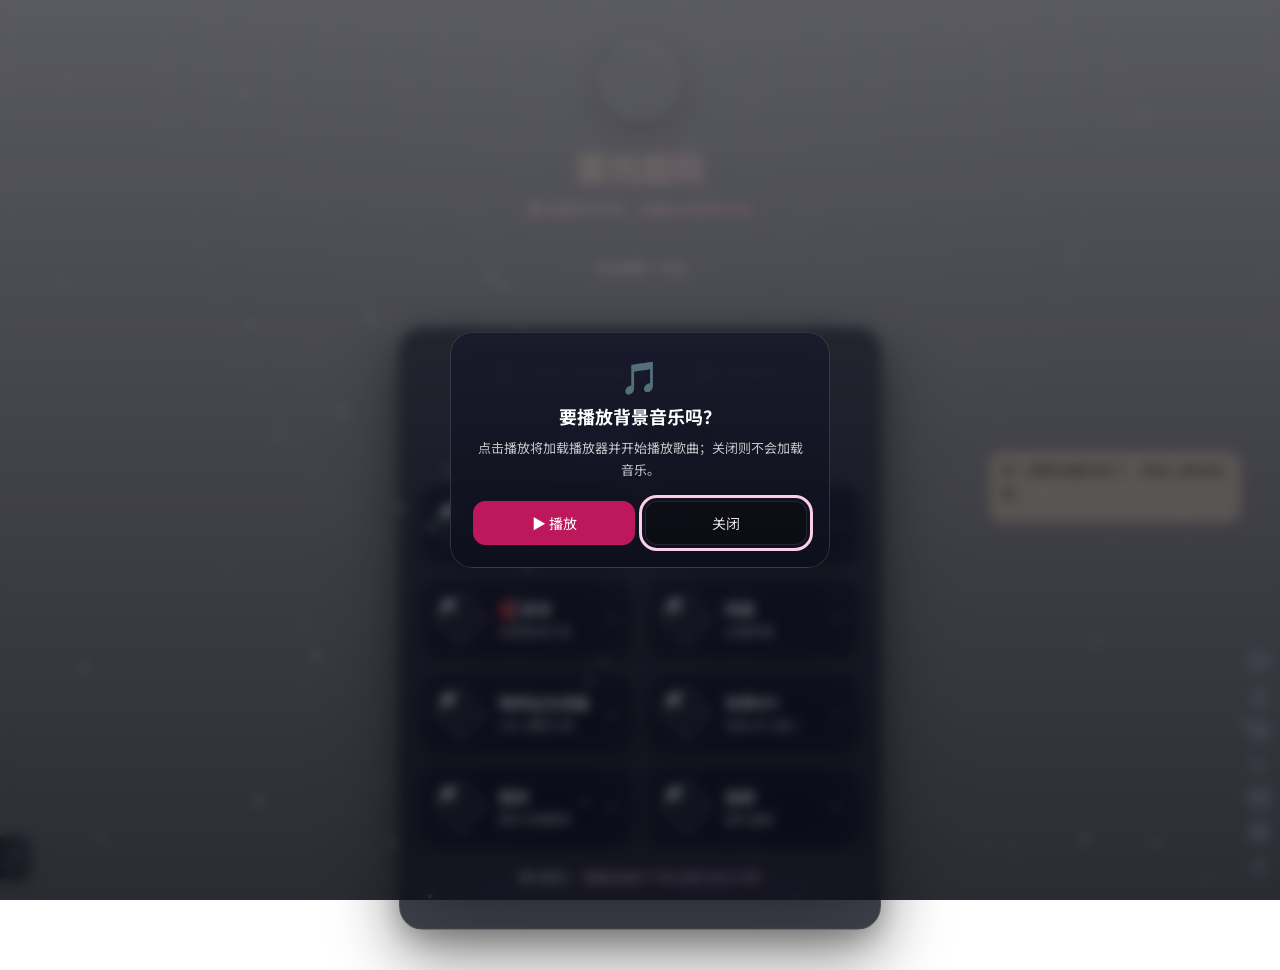
==== index.html @ 529e2d21 "播放器新增歌单切换，看板娘适配平板并修复衣柜换装后模型变大 - 播放器顶部新增歌单选择框：默认歌单、网易云热歌榜、抖音热门榜（网易云官方「抖音排行榜」）、自定义歌单 - 自定义歌单支持网易云、QQ 音" ====
<!DOCTYPE html>
<html lang="zh-CN">
<head>
<meta charset="utf-8">
<meta name="viewport" content="width=device-width,initial-scale=1">
<title>雾光庭院</title>
<link rel="icon" type="image/png" href="https://p.qlogo.cn/gh/741215938/741215938/640">
<link href="https://fonts.googleapis.com/css2?family=Noto+Sans+SC:wght@300;400;500;700&display=swap" rel="stylesheet">
<!-- 资源版本号：改完 style.css / player.js / live2d.js 记得把下面几处的 ?v= 一起改
     （站点走 Cloudflare，CSS/JS 边缘缓存 4 小时；不换版本号的话会出现「新 HTML + 旧 CSS」，
      看板娘容器拿不到 position:fixed，整页被顶下去一大块） -->
<link rel="stylesheet" href="style.css?v=20260925q">

</head>
<body>

<!-- 背景图片容器：两层，交叉淡入淡出（旧图淡出、新图淡入，中间不会露出页面底色） -->
<div class="bg-image" id="bgImage"></div>
<div class="bg-image" id="bgImage2"></div>
<!-- 压暗/渐变遮罩独立成层：若挂在 .bg-image 上，双层同时可见时会被叠加两次 -->
<div class="bg-overlay"></div>

<!-- Live2D 看板娘（仿原版 live2d-widget）：文字气泡 + 模型 + 竖排工具栏；模型本身不挡页面点击 -->
<div class="live2d-wrap" id="live2dWrap" hidden>
  <div class="waifu-tips" id="waifuTips" role="status" aria-live="polite"></div>
  <canvas class="live2d-canvas" id="live2dCanvas"></canvas>
  <div class="waifu-tool" id="waifuTool" role="toolbar" aria-label="看板娘工具栏">
    <button type="button" data-act="hitokoto" title="一言" aria-label="一言"><svg viewBox="0 0 24 24" aria-hidden="true"><path d="M4 4h16a2 2 0 0 1 2 2v10a2 2 0 0 1-2 2H9l-5 4v-4a2 2 0 0 1-2-2V6a2 2 0 0 1 2-2zm3 6a1.5 1.5 0 1 0 0 3 1.5 1.5 0 0 0 0-3zm5 0a1.5 1.5 0 1 0 0 3 1.5 1.5 0 0 0 0-3zm5 0a1.5 1.5 0 1 0 0 3 1.5 1.5 0 0 0 0-3z"/></svg></button>
    <button type="button" data-act="character" title="切换角色" aria-label="切换角色"><svg viewBox="0 0 24 24" aria-hidden="true"><path d="M12 12a4.5 4.5 0 1 0 0-9 4.5 4.5 0 0 0 0 9zm0 2c-4.4 0-8 2.2-8 5v2h16v-2c0-2.8-3.6-5-8-5z"/></svg></button>
    <button type="button" data-act="outfit" title="换装" aria-label="换装"><svg viewBox="0 0 24 24" aria-hidden="true"><path d="M9 3l3 2 3-2 5 3-2 5-2-1v11H8V10l-2 1-2-5 5-3z"/></svg></button>
    <button type="button" data-act="photo" title="拍照" aria-label="拍照"><svg viewBox="0 0 24 24" aria-hidden="true"><path d="M9 4h6l1.5 2H20a2 2 0 0 1 2 2v10a2 2 0 0 1-2 2H4a2 2 0 0 1-2-2V8a2 2 0 0 1 2-2h3.5L9 4zm3 4a5 5 0 1 0 0 10 5 5 0 0 0 0-10zm0 2a3 3 0 1 1 0 6 3 3 0 0 1 0-6z"/></svg></button>
    <button type="button" data-act="theme" title="切换主题" aria-label="切换主题"><svg viewBox="0 0 24 24" aria-hidden="true"><path d="M12 3a9 9 0 1 0 9 9 7 7 0 0 1-9-9z"/></svg></button>
    <button type="button" data-act="background" title="随机背景" aria-label="随机背景"><svg viewBox="0 0 24 24" aria-hidden="true"><path d="M4 4h16a2 2 0 0 1 2 2v12a2 2 0 0 1-2 2H4a2 2 0 0 1-2-2V6a2 2 0 0 1 2-2zm0 13h16l-5-6-4 4.5-2.5-2.5L4 17zm4-10a2 2 0 1 0 0 4 2 2 0 0 0 0-4z"/></svg></button>
    <button type="button" data-act="info" title="关于" aria-label="关于"><svg viewBox="0 0 24 24" aria-hidden="true"><path d="M12 2a10 10 0 1 0 0 20 10 10 0 0 0 0-20zm-1 5h2v2h-2V7zm0 4h2v6h-2v-6z"/></svg></button>
    <button type="button" data-act="quit" title="退出" aria-label="退出"><svg viewBox="0 0 24 24" aria-hidden="true"><path d="M6.4 5 12 10.6 17.6 5 19 6.4 13.4 12l5.6 5.6-1.4 1.4-5.6-5.6L6.4 19 5 17.6l5.6-5.6L5 6.4z"/></svg></button>
  </div>
</div>
<button class="waifu-toggle" id="waifuToggle" type="button" title="召唤看板娘" aria-label="召唤看板娘">看板娘</button>

<!-- 底部固定控件组：电脑端看板娘显示时收进看板娘工具栏（body.waifu-on 时隐藏），退出看板娘或在手机上才显示 -->
<div class="fixed-bottom">
  <label class="toggle-wrap" for="bgToggle">
    <span class="toggle-label">随机背景</span>
    <span class="switch">
      <input type="checkbox" id="bgToggle" checked>
      <span class="slider" aria-hidden="true"></span>
    </span>
  </label>
  <button id="themeBtn" type="button" aria-label="浅色主题" aria-pressed="false">🌙</button>
</div>

<main class="container">
  <!-- 头部 -->
  <header class="header">
    <div class="avatar-wrap">
      <img class="avatar" src="https://p.qlogo.cn/gh/741215938/741215938/640" alt="">
    </div>
    <h1>雾光庭院</h1>
    <p class="desc">
      <span>雾</span><span>光</span><span>庭</span><span>院</span><span>引</span><span>导</span><span>页</span><span>·</span><span>收</span><span>藏</span><span>本</span><span>页</span><span>面</span><span>防</span><span>失</span><span>联</span>
    </p>
  </header>

  <!-- 一言 -->
  <button class="hitokoto" id="hitokoto" type="button" title="点击刷新" aria-label="刷新一言">加载中...</button>

  <!-- 毛玻璃内容区 -->
  <div class="glass-card">
  <!-- 时间小组件 -->
  <div class="widget-bar">
    <div class="mini-widget">
      <span class="icon">📅</span>
      <span id="date"></span>
    </div>
    <div class="mini-widget">
      <span class="icon">🕐</span>
      <span class="time" id="clock"></span>
    </div>
  </div>
  
  <!-- 标签 -->
  <div class="tabs" role="tablist" aria-label="内容分类">
    <button class="tab-btn active" id="tabNav" type="button" role="tab" aria-selected="true" aria-controls="tab-nav" tabindex="0" data-tab="nav">导航</button>
    <button class="tab-btn" id="tabContact" type="button" role="tab" aria-selected="false" aria-controls="tab-contact" tabindex="-1" data-tab="contact">社群</button>
  </div>
  
  <!-- 导航内容 -->
  <div class="tab-content active" id="tab-nav" role="tabpanel" aria-labelledby="tabNav" tabindex="0">
    <nav class="link-grid" aria-label="常用站点">
      <a href="https://wgty.top" class="link-card" target="_blank" rel="noopener noreferrer">
        <div class="card-icon"><img src="https://cdn.jsdmirror.com/gh/lqay-cn/cdn@main/img/zx/f/真寻413.jpg" alt=""></div>
        <div class="card-info"><div class="card-name">主页</div><div class="card-desc">雾光庭院主页</div></div>
        <span class="arrow">→</span>
      </a>
      <a href="https://blog.wgty.top" class="link-card" target="_blank" rel="noopener noreferrer">
        <div class="card-icon"><img src="https://cdn.jsdmirror.com/gh/lqay-cn/cdn@main/img/zx/f/真寻1048.jpg" alt=""></div>
        <div class="card-info"><div class="card-name">博客</div><div class="card-desc">个人博客站点</div></div>
        <span class="arrow">→</span>
      </a>
      <a href="https://whatslink.info/" class="link-card" target="_blank" rel="noopener noreferrer">
        <div class="card-icon"><img src="https://cdn.jsdmirror.com/gh/lqay-cn/cdn@main/img/zx/f/真寻1014.jpg" alt=""></div>
        <div class="card-info"><div class="card-name">🧲 查询</div><div class="card-desc">资源查询工具</div></div>
        <span class="arrow">→</span>
      </a>
      <a href="https://pan.wgty.top" class="link-card" target="_blank" rel="noopener noreferrer">
        <div class="card-icon"><img src="https://cdn.jsdmirror.com/gh/lqay-cn/cdn@main/img/zx/f/真寻1086.jpg" alt=""></div>
        <div class="card-info"><div class="card-name">网盘</div><div class="card-desc">云端存储</div></div>
        <span class="arrow">→</span>
      </a>
      <a href="https://wgty.top" class="link-card" target="_blank" rel="noopener noreferrer">
        <div class="card-icon"><img src="https://cdn.jsdmirror.com/gh/lqay-cn/cdn@main/img/zx/f/真寻575.jpg" alt=""></div>
        <div class="card-info"><div class="card-name">短网址生成器</div><div class="card-desc">URL 缩短工具</div></div>
        <span class="arrow">→</span>
      </a>
      <a href="https://wgty.top" class="link-card" target="_blank" rel="noopener noreferrer">
        <div class="card-icon"><img src="https://cdn.jsdmirror.com/gh/lqay-cn/cdn@main/img/zx/f/真寻566.jpeg" alt=""></div>
        <div class="card-info"><div class="card-name">免费API</div><div class="card-desc">在线 API 接口</div></div>
        <span class="arrow">→</span>
      </a>
      <a href="https://image.wgty.top" class="link-card" target="_blank" rel="noopener noreferrer">
        <div class="card-icon"><img src="https://cdn.jsdmirror.com/gh/lqay-cn/cdn@main/img/zx/f/真寻748.jpg" alt=""></div>
        <div class="card-info"><div class="card-name">图床</div><div class="card-desc">图片托管服务</div></div>
        <span class="arrow">→</span>
      </a>
      <a href="https://wgty.top" class="link-card" target="_blank" rel="noopener noreferrer">
        <div class="card-icon"><img src="https://cdn.jsdmirror.com/gh/lqay-cn/cdn@main/img/zx/f/真寻216.jpg" alt=""></div>
        <div class="card-info"><div class="card-name">画廊</div><div class="card-desc">图片画廊</div></div>
        <span class="arrow">→</span>
      </a>
    </nav>
  </div>
  
  <!-- 联系内容 -->
  <div class="tab-content" id="tab-contact" role="tabpanel" aria-labelledby="tabContact" tabindex="0" hidden>
    <div class="contact-list">
      <a href="https://qm.qq.com/q/Qpj8jxXnmW" class="contact-card" target="_blank" rel="noopener noreferrer">
        <div class="contact-icon qqgrp"><img src="https://p.qlogo.cn/gh/741215938/741215938/100" alt="QQ群"></div>
        <div class="contact-info">
          <div class="contact-name">雾光庭院交流群</div>
          <div class="contact-desc">群号：741215938</div>
        </div>
      </a>
      <a href="https://t.me/+IqggCLsv-kgzZmNl" class="contact-card" target="_blank" rel="noopener noreferrer">
        <div class="contact-icon tg"><img src="https://p.qlogo.cn/gh/741215938/741215938/100" alt="Telegram"></div>
        <div class="contact-info">
          <div class="contact-name">雾光庭院频道</div>
          <div class="contact-desc">Telegram 频道</div>
        </div>
      </a>
    </div>
  </div>
  
  <footer class="footer"><a href="https://github.com/jifulin/mistgarden" target="_blank" rel="noopener noreferrer">雾光庭院</a> · <span id="uptime"></span></footer>
  </div><!-- /glass-card -->
</main><!-- /container -->

<script>
  // 背景图片配置（使用API获取随机横图）
  const BG_API = 'https://api.lqay.cn/api/zxsjt/?cat=heng';
  // 手机端用竖图接口（1242×1815 这类竖构图）。注意：这个接口的跳转目标不带 CORS 头，
  // 只能当普通图片用（background-image / <img>），fetch 成 blob 会被浏览器拦掉
  const BG_API_MOBILE = 'https://img.paulzzh.com/touhou/random?size=wap';
  const NARROW_MQ = window.matchMedia('(max-width: 640px)');
  let currentBg = null;
  let nextBg = null;
  let bgInterval = null;
  const AUTO_INTERVAL = 6000; // 6秒
  const FIXED_BG = 'https://cdn.jsdmirror.com/gh/lqay-cn/cdn@main/img/zx/h/%E7%9C%9F%E5%AF%BB1184.png';

  // 背景图分两层交替显示，切换时旧图淡出、新图淡入（交叉淡入淡出，不会露出页面底色）
  const BG_LAYERS = [document.getElementById('bgImage'), document.getElementById('bgImage2')];
  let activeLayer = 0;          // 当前显示的是哪一层
  const FADE_MS = 900;          // 与 style.css 里 .bg-image 的 transition 保持一致

  // 拉一张随机图并等到解码完成，返回可用作背景的地址
  async function fetchBgBlob() {
    // 手机端：接口没有 CORS 头，走不了 fetch，直接把 URL 交给 background-image。
    // 带个随机参数，否则浏览器可能把 302 缓存住、一直返回同一张
    if (NARROW_MQ.matches) {
      const url = BG_API_MOBILE + '&r=' + Date.now() + Math.random().toString(36).slice(2, 6);
      await new Promise((resolve, reject) => {
        const img = new Image();
        img.onload = () => resolve();
        img.onerror = reject;
        img.src = url;
      });
      return url;
    }
    const resp = await fetch(BG_API);
    const blob = await resp.blob();
    const imgUrl = URL.createObjectURL(blob);
    await new Promise((resolve, reject) => {
      const img = new Image();
      img.onload = () => resolve();
      img.onerror = reject;
      img.src = imgUrl;
    });
    return imgUrl;
  }

  // 把 url 交叉淡入到前台；返回刚被换下去的那一层，调用方据此回收旧 blob
  function crossFade(url) {
    const cur = BG_LAYERS[activeLayer];
    const nxt = BG_LAYERS[1 - activeLayer];
    // 新图先放到隐藏层并锁死在透明状态，避免它带着上一张的过渡闪一下
    nxt.style.transition = 'none';
    nxt.style.opacity = '0';
    nxt.style.backgroundImage = `url('${url}')`;
    void nxt.offsetWidth;               // 强制重排，让上面的初始状态生效
    nxt.style.transition = '';          // 恢复 CSS 里的过渡
    requestAnimationFrame(() => {
      nxt.style.opacity = '1';
      cur.style.opacity = '0';
    });
    activeLayer = 1 - activeLayer;
    return cur;
  }

  // 预加载下一张背景图片
  async function preloadBg() {
    const toggle = document.getElementById('bgToggle');
    if (!toggle || !toggle.checked) return;
    if (nextBg) {
      URL.revokeObjectURL(nextBg);
      nextBg = null;
    }
    try {
      nextBg = await fetchBgBlob();
    } catch (e) {
      console.error('Failed to preload background image', e);
    }
  }

  async function switchBg() {
    try {
      // 使用预加载的图片，如果没有就立即加载
      let newBgUrl = nextBg;
      nextBg = null;
      if (!newBgUrl) newBgUrl = await fetchBgBlob();

      const oldBg = currentBg;
      currentBg = newBgUrl;
      crossFade(newBgUrl);

      // 旧图还在淡出，等过渡结束再回收，否则可能闪一下
      if (oldBg) setTimeout(() => URL.revokeObjectURL(oldBg), FADE_MS + 300);

      // 预加载下一张
      preloadBg();
    } catch (e) {
      console.error('Failed to load background image', e);
    }
  }

  // 关闭随机背景时切回固定图（同样走淡入淡出）
  function showFixedBg() {
    if (nextBg) { URL.revokeObjectURL(nextBg); nextBg = null; }
    const oldBg = currentBg;
    currentBg = null;
    crossFade(FIXED_BG);
    if (oldBg) setTimeout(() => URL.revokeObjectURL(oldBg), FADE_MS + 300);
  }

  // 自动切换背景
  function startBgAuto() {
    clearInterval(bgInterval);
    // 使用 setTimeout 递归，确保间隔固定，避免重叠
    function scheduleNext() {
      bgInterval = setTimeout(() => {
        switchBg().then(() => scheduleNext());
      }, AUTO_INTERVAL);
    }
    scheduleNext();
  }
  function stopBgAuto() {
    clearTimeout(bgInterval);
    bgInterval = null;
  }

  // 页面加载初始化
  (function() {
    const html = document.documentElement;
    const toggle = document.getElementById('bgToggle');

    // === 主题初始化：手动优先级 > 时间自动（会话级别）===
    const savedTheme = sessionStorage.getItem('theme');
    if (savedTheme === 'light') {
      html.setAttribute('data-theme', 'light');
    } else if (savedTheme !== 'dark') {
      const hour = new Date().getHours();
      if (hour >= 6 && hour < 18) html.setAttribute('data-theme', 'light');
    }
    function syncThemeButton() {
      const light = html.getAttribute('data-theme') === 'light';
      const button = document.getElementById('themeBtn');
      button.textContent = light ? '☀️' : '🌙';
      button.setAttribute('aria-label', '浅色主题');
      button.setAttribute('aria-pressed', String(light));
      button.title = light ? '切换为深色主题' : '切换为浅色主题';
    }
    syncThemeButton();

    // === 背景自动切换初始化 ===
    const autoBg = sessionStorage.getItem('autoBg');
    if (autoBg === 'off') {
      toggle.checked = false;
      stopBgAuto();
      showFixedBg();
    } else {
      toggle.checked = true;
      // 先预加载，再切换
      preloadBg().then(() => switchBg());
      startBgAuto();
    }

    // === 主题切换事件 ===
    document.getElementById('themeBtn').addEventListener('click', function() {
      if (html.getAttribute('data-theme') === 'light') {
        html.removeAttribute('data-theme');
        sessionStorage.setItem('theme', 'dark');
      } else {
        html.setAttribute('data-theme', 'light');
        sessionStorage.setItem('theme', 'light');
      }
      syncThemeButton();
    });

    // === 背景开关切换事件 ===
    toggle.addEventListener('change', function() {
      if (this.checked) {
        switchBg();
        startBgAuto();
        sessionStorage.setItem('autoBg', 'on');
      } else {
        stopBgAuto();
        sessionStorage.setItem('autoBg', 'off');
        // 切回固定图（淡入淡出），并清理预加载，避免关闭后仍请求 API
        showFixedBg();
      }
    });
  })();

  // === 手机端底部布局：播放器收成左下角小按钮 + 底部控件组让位 ===
  // 播放器高度会随歌词/歌单展开而变化，所以用 ResizeObserver 实时贴在它上方
  // 注意：这段内联脚本在 .music-player（页面后半部分）之前执行，必须等 DOM 就绪
  function setupMobileBottomUI() {
    const mq = window.matchMedia('(max-width: 640px)');
    const player = document.querySelector('.music-player');
    const bar = document.querySelector('.fixed-bottom');
    const btn = document.getElementById('musicToggle');
    if (!player || !bar || !btn) return;

    // 音乐播放器完全按需加载：首访不请求播放器资源、歌单或音源。
    let musicAssetsPromise = null;
    let consentGranted = false;
    const ask = document.getElementById('playAsk');
    const askYes = document.getElementById('playAskYes');
    const askNo = document.getElementById('playAskNo');
    function acceptMusic() {
      consentGranted = true;
      player.dataset.playOnReady = 'true';
      if (ask.open) ask.close();
      apply(true);            // 只在用户点了「播放」之后请求播放器和音源
    }
    function declineMusic() {
      if (ask.open) ask.close();   // 不启动脚本、歌单、音源或音乐播放器
    }
    function showPlayDialog() {
      if (!ask || ask.open || consentGranted) return;
      ask.showModal();
      askNo.focus();          // 默认聚焦不会触发加载的选项
    }
    // 电脑端看板娘在场时，由她在气泡里问（常驻到用户选择为止）；
    // 看板娘不在（手机、已退出、加载失败）或中途被关掉时，退回原来的弹窗。
    function showPlayAsk() {
      if (consentGranted) return;
      const waifu = window.__live2dWidget;
      if (waifu && waifu.askMusic({ accept: acceptMusic, decline: declineMusic, fallback: showPlayDialog })) return;
      showPlayDialog();
    }
    function firstPlayAsk() {
      const waifu = window.__live2dWidget;
      if (!waifu) { showPlayDialog(); return; }
      waifu.whenReady().then(function (ready) {
        if (ready) showPlayAsk(); else showPlayDialog();
      });
    }
    // 给看板娘用：没同意时她可以直接帮用户开始放歌；openPanel 打开左下角播放器
    window.__mistMusicCtl = {
      get consented() { return consentGranted; },
      start: acceptMusic,
      openPanel: function () { if (!open) togglePlayer(); }
    };
    askYes.addEventListener('click', acceptMusic);
    askNo.addEventListener('click', declineMusic);
    // 原生 dialog 的 Esc/cancel 也等同于关闭；没有同意就不会加载。

    function loadScript(src) {
      return new Promise((resolve, reject) => {
        const script = document.createElement('script');
        script.src = src;
        script.onload = resolve;
        script.onerror = () => { script.remove(); reject(new Error('脚本加载失败：' + src)); };
        document.body.appendChild(script);
      });
    }
    function loadMusicAssets() {
      if (musicAssetsPromise) return musicAssetsPromise;
      const slot = document.getElementById('musicPlayer');
      slot.textContent = '🎵 正在加载音乐…';
      const stylesheet = document.getElementById('aplayerStylesheet');
      const styleReady = stylesheet ? Promise.resolve() : new Promise((resolve, reject) => {
        const link = document.createElement('link');
        link.id = 'aplayerStylesheet';
        link.rel = 'stylesheet';
        link.href = 'assets/APlayer.min.css?v=20260920c';
        link.onload = resolve;
        link.onerror = () => { link.remove(); reject(new Error('播放器样式加载失败')); };
        document.head.insertBefore(link, document.querySelector('link[href^="style.css"]'));
      });
      musicAssetsPromise = styleReady
        .then(() => window.APlayer ? null : loadScript('assets/APlayer.min.js?v=20260920c'))
        .then(() => loadScript('assets/player.js?v=20260925q'))
        .catch(error => {
          console.warn('[music] 加载失败：', error);
          slot.textContent = '🎵 加载失败，收起后可重试';
          musicAssetsPromise = null;
        });
      return musicAssetsPromise;
    }

    const BTN      = 44;      // 按钮的布局尺寸（固定；贴边靠 transform 缩小，命中区不缩水）
    const DOCK_GAP = 2;       // 贴边后离屏幕边缘几像素
    const DOCK_IN  = 14;      // 离边 ≤14px 判定为贴边
    const DOCK_OUT = 28;      // 拉开 >28px 才脱离（滞回，免得在阈值上来回抖）
    const clamp = function (v, min, max) { return Math.min(Math.max(v, min), max); };
    let pos = null;                        // 按钮布局左上角（视口坐标）
    let dock = { x: null, y: null };        // 当前贴住哪几条边
    let open = false;
    let side = 'left';                     // 展开时播放器贴哪边，跟着按钮走
    let suppressClick = false;             // 刚拖完那一下不算点击
    let drag = null;

    /* --- 底部控件组：只在真被播放器压住时才抬起来；收起或桌面端用回 CSS 的 bottom: 20px --- */
    function sync() {
      if (!mq.matches || player.classList.contains('is-collapsed')) { bar.style.bottom = ''; return; }
      placePlayer();                               // 播放器跟着按钮走，位置每次现算
      bar.style.bottom = '';                       // 先归位再量，否则会拿上一次的抬高值自我反馈
      const p = player.getBoundingClientRect();
      const b = bar.getBoundingClientRect();
      if (p.left < b.right && b.left < p.right && p.top < b.bottom && b.top < p.bottom) {
        const lift = Math.round(window.innerHeight - p.top + 8);
        if (lift <= window.innerHeight - 8) bar.style.bottom = lift + 'px';   // 抬起来也得留在屏幕里
      }
    }
    /* --- 桌面端：手柄高度跟着播放器走（展开歌单/歌词变高时也保持一致） --- */
    function syncHandle() {
      if (!btn) return;
      if (mq.matches) { btn.style.height = ''; return; }     // 手机端是 44×44，交回 CSS
      const h = player.offsetHeight;
      if (h) btn.style.height = Math.max(44, h) + 'px';
    }

    if (window.ResizeObserver) new ResizeObserver(function () { sync(); syncHandle(); }).observe(player);
    window.addEventListener('resize', function () { clampBtn(); sync(); syncHandle(); });
    sync();
    syncHandle();
    // 播放器内容是异步出来的（歌单、歌词、字体），补校准几次
    [400, 1500, 3000].forEach(function (t) { setTimeout(function () { sync(); syncHandle(); }, t); });

    /* --- 展开/收回：手机默认收起，不挡页脚 --- */
    function apply(next) {
      open = next;
      if (!open && player.contains(document.activeElement)) btn.focus();
      player.classList.toggle('is-collapsed', !open);
      player.classList.toggle('is-right', side === 'right');
      player.inert = !open;
      player.setAttribute('aria-hidden', String(!open));
      btn.textContent = open ? (mq.matches ? '✕' : '«') : '🎵';
      const label = open ? '收起音乐播放器' : '展开音乐播放器';
      btn.title = label;
      btn.setAttribute('aria-label', label);
      btn.setAttribute('aria-expanded', String(open));
      btn.classList.toggle('is-drawer-open', open && !mq.matches);
      if (open) { placePlayer(); if (consentGranted) loadMusicAssets(); }
      sync();
      if (open) armIdle(); else keepOpen();
    }

    /* --- 桌面端抽屉：闲置（鼠标也不在上面）就自动收回贴边，点左边手柄再滑出 --- */
    const IDLE_MS = 8000;                  // 多久没操作就收回去
    let idleTimer = null;
    let hovering = false;
    function keepOpen() { clearTimeout(idleTimer); idleTimer = null; }
    function armIdle() {
      keepOpen();
      if (mq.matches || !open || hovering || player.dataset.playOnReady === 'true') return;   // 音源尚未就绪时也不自动收起
      if (player.querySelector('.pl-picker.is-open')) return;   // 歌单菜单开着（可能正在填自定义歌单）时不自动收起
      idleTimer = setTimeout(function () { if (!mq.matches && !hovering && open) apply(false); }, IDLE_MS);
    }
    player.addEventListener('mouseenter', function () { hovering = true; keepOpen(); });
    player.addEventListener('mouseleave', function () { hovering = false; armIdle(); });
    player.addEventListener('mousemove', keepOpen);        // 动一下（拖进度条、翻歌单）就重新计时
    player.addEventListener('click', armIdle);
    btn.addEventListener('mouseenter', function () { if (!mq.matches) armIdle(); });

    player.classList.toggle('is-drawer', !mq.matches);     // 抽屉的收起样式只在桌面端生效
    apply(false);                                  // 所有设备默认收起，不触发资源加载
    function togglePlayer() {
      if (open) { apply(false); return; }
      if (!consentGranted) { showPlayAsk(); return; }
      apply(true);
    }
    btn.addEventListener('click', function () {
      if (suppressClick) { suppressClick = false; return; }
      togglePlayer();
    });

    /* --- 播放器跟着按钮走：放按钮下方，下方放不下就放上方，横向占满 --- */
    function placePlayer() {
      if (!mq.matches || !pos) return;
      const h = player.offsetHeight || 131;
      const gap = 6;
      player.style.left = '10px';
      player.style.right = '10px';
      player.style.bottom = 'auto';
      player.style.top = (pos.y + BTN + gap + h <= window.innerHeight - 8)
        ? Math.round(pos.y + BTN + gap) + 'px'                  // 按钮下面放得下
        : Math.round(Math.max(8, pos.y - gap - h)) + 'px';      // 否则放到按钮上面
    }
    function clearPlayerStyle() {
      player.style.left = player.style.right = player.style.top = player.style.bottom = '';
    }

    /* --- 按钮可拖动：手机上未必有“刚好不挡东西”的位置，让用户自己挪（位置记在 localStorage）--- */
    const POS_KEY = 'mistgarden-music-btn';

    function readPos() {
      try {
        const v = localStorage.getItem(POS_KEY);
        if (!v) return null;
        const a = v.split(',');
        const x = parseFloat(a[0]), y = parseFloat(a[1]);
        return isFinite(x) && isFinite(y) ? { x: x, y: y } : null;
      } catch (e) { return null; }
    }

    // 按 pos 写样式：靠边就吸到边上并缩小（滞回，免得在阈值上来回抖）
    function layoutButton(remember) {
      if (!mq.matches) return;
      const nearX = pos.x <= DOCK_IN ? 'left'
                  : pos.x + BTN >= window.innerWidth - DOCK_IN ? 'right' : null;
      const nearY = pos.y <= DOCK_IN ? 'top'
                  : pos.y + BTN >= window.innerHeight - DOCK_IN ? 'bottom' : null;
      if (dock.x === 'left'   && pos.x > DOCK_OUT) dock.x = null;
      if (dock.x === 'right'  && pos.x + BTN < window.innerWidth - DOCK_OUT) dock.x = null;
      if (dock.y === 'top'    && pos.y > DOCK_OUT) dock.y = null;
      if (dock.y === 'bottom' && pos.y + BTN < window.innerHeight - DOCK_OUT) dock.y = null;
      if (nearX) dock.x = nearX;
      if (nearY) dock.y = nearY;

      let x = pos.x, y = pos.y;
      if (dock.x === 'left')   x = DOCK_GAP;
      if (dock.x === 'right')  x = window.innerWidth - BTN - DOCK_GAP;
      if (dock.y === 'top')    y = DOCK_GAP;
      if (dock.y === 'bottom') y = window.innerHeight - BTN - DOCK_GAP;
      pos = { x: x, y: y };

      btn.style.left = Math.round(x) + 'px';
      btn.style.top = Math.round(y) + 'px';
      btn.style.bottom = 'auto';
      // 缩小的方向朝着贴着的那条边，看起来就是“缩到边上”
      btn.classList.toggle('is-docked', !!(dock.x || dock.y));
      btn.style.transformOrigin =
        (dock.x === 'right' ? 'right' : dock.x === 'left' ? 'left' : 'center') + ' ' +
        (dock.y === 'bottom' ? 'bottom' : dock.y === 'top' ? 'top' : 'center');

      side = (x + BTN / 2 > window.innerWidth / 2) ? 'right' : 'left';
      player.classList.toggle('is-right', side === 'right');
      if (open) placePlayer();
      if (remember) { try { localStorage.setItem(POS_KEY, Math.round(x) + ',' + Math.round(y)); } catch (e) {} }
    }

    function place(x, y, remember) {
      if (!mq.matches) return;
      pos = { x: clamp(x, 0, window.innerWidth - BTN), y: clamp(y, 0, window.innerHeight - BTN) };
      layoutButton(remember);
    }
    // 屏幕旋转/缩放后把按钮拉回可视区
    function clampBtn() {
      if (!mq.matches || !pos) return;
      place(pos.x, pos.y, true);
    }

    const saved = readPos();
    if (saved && mq.matches) place(saved.x, saved.y, false);

    btn.addEventListener('pointerdown', function (e) {
      if (!mq.matches || e.button > 0) return;
      // 必须拦默认行为：不拦的话浏览器会启动原生拖拽/选择，pointer 立刻被 cancel，拖动只跟一帧
      if (e.cancelable) e.preventDefault();
      if (!pos) { const r = btn.getBoundingClientRect(); pos = { x: r.left, y: r.top }; }
      drag = { id: e.pointerId, dx: e.clientX - pos.x, dy: e.clientY - pos.y,
               x0: e.clientX, y0: e.clientY, moved: false };
      if (btn.setPointerCapture) btn.setPointerCapture(e.pointerId);
    });
    btn.addEventListener('pointermove', function (e) {
      if (!drag || e.pointerId !== drag.id) return;
      // 移动不超过 6px 当点击，避免手抖就把按钮挪走
      if (!drag.moved && Math.abs(e.clientX - drag.x0) + Math.abs(e.clientY - drag.y0) < 6) return;
      drag.moved = true;
      btn.classList.add('is-dragging');
      place(e.clientX - drag.dx, e.clientY - drag.dy, false);
    });
    function endDrag(e, cancelled) {
      if (!drag || (e && e.pointerId !== drag.id)) return;
      const moved = drag.moved;
      drag = null;
      btn.classList.remove('is-dragging');
      if (moved) layoutButton(true);                       // 松手再存一次位置（贴边后的最终位置）
      // 没拖动就是点了一下 = 开关。不用等 click：pointerdown 拦了默认行为后 click 不一定派发
      if (!moved && !cancelled) togglePlayer();
      suppressClick = true;                                // 真来了 click 也别再切一次
      setTimeout(function () { suppressClick = false; }, 350);
    }
    btn.addEventListener('pointerup', function (e) { endDrag(e, false); });
    btn.addEventListener('pointercancel', function (e) { endDrag(e, true); });

    // 窗口从桌面缩到手机宽度（或反过来）时，跟着切到对应的默认状态
    function onMq() {
      if (!mq.matches) clearPlayerStyle();      // 回桌面端：位置交回 CSS，别留内联样式
      player.classList.toggle('is-drawer', !mq.matches);
      apply(open);
      syncHandle();
      armIdle();
    }
    if (mq.addEventListener) mq.addEventListener('change', onMq);
    else if (mq.addListener) mq.addListener(onMq);

    // 异步创建 audio 后再观察播放状态，不轮询、也不在首访初始化播放器。
    let watchedAudio = null;
    function watchAudio() {
      const audio = player.querySelector('audio');
      if (!audio || audio === watchedAudio) return;
      watchedAudio = audio;
      const mark = () => btn.classList.toggle('is-playing', !audio.paused);
      ['play', 'pause', 'ended'].forEach(name => audio.addEventListener(name, mark));
      mark();
    }
    document.addEventListener('mistgarden:music-ready', function () {
      watchAudio();
      if (open) armIdle();
    });
    firstPlayAsk();
  }
  if (document.readyState === 'loading') document.addEventListener('DOMContentLoaded', setupMobileBottomUI);
  else setupMobileBottomUI();

  // === 页面运行时功能 ===
  function updateClock() {
    const now = new Date();
    const time = now.toLocaleTimeString('zh-CN', { hour: '2-digit', minute: '2-digit', second: '2-digit' });
    const date = now.toLocaleDateString('zh-CN', { year: 'numeric', month: 'long', day: 'numeric', weekday: 'long' });
    document.getElementById('clock').textContent = time;
    document.getElementById('date').textContent = date;
  }
  updateClock();
  setInterval(updateClock, 1000);
  
  // 可用键盘操作的标签页：点击、左右方向键、Home/End 都同步更新面板。
  const tabButtons = Array.from(document.querySelectorAll('.tab-btn'));
  function switchTab(nextButton, focusButton = false) {
    tabButtons.forEach(button => {
      const selected = button === nextButton;
      button.classList.toggle('active', selected);
      button.setAttribute('aria-selected', String(selected));
      button.tabIndex = selected ? 0 : -1;
      const panel = document.getElementById(button.getAttribute('aria-controls'));
      panel.classList.toggle('active', selected);
      panel.hidden = !selected;
    });
    if (focusButton) nextButton.focus();
  }
  tabButtons.forEach(button => button.addEventListener('click', () => switchTab(button)));
  document.querySelector('.tabs').addEventListener('keydown', e => {
    const current = tabButtons.indexOf(e.target);
    if (current < 0) return;
    let next = current;
    if (e.key === 'ArrowRight') next = (current + 1) % tabButtons.length;
    else if (e.key === 'ArrowLeft') next = (current - 1 + tabButtons.length) % tabButtons.length;
    else if (e.key === 'Home') next = 0;
    else if (e.key === 'End') next = tabButtons.length - 1;
    else return;
    e.preventDefault();
    switchTab(tabButtons[next], true);
  });
  
  // 一言
  async function fetchHitokoto() {
    try {
      const resp = await fetch('https://v1.hitokoto.cn');
      const data = await resp.json();
      const el = document.getElementById('hitokoto');
      el.textContent = data.hitokoto;
      el.setAttribute('aria-label', '刷新一言：' + data.hitokoto);
      if (data.from) el.title = `——《${data.from}》`;
      // 白天模式一言两种可读配色
      if (document.documentElement.getAttribute('data-theme') === 'light') {
        if (Math.random() < 0.5) {
          el.classList.add('hitokoto-alt');
        } else {
          el.classList.remove('hitokoto-alt');
        }
      }
    } catch (e) {
      const el = document.getElementById('hitokoto');
      el.textContent = '点击获取一句话';
      el.setAttribute('aria-label', '刷新一言，当前加载失败');
    }
  }
  document.getElementById('hitokoto').addEventListener('click', fetchHitokoto);
  fetchHitokoto();

  // 运行时间计数器
  const startTime = new Date('2026-09-20T06:00:00+08:00');
  function updateUptime() {
    const now = new Date();
    const diff = now - startTime;
    if (diff < 0) {
      document.getElementById('uptime').textContent = '网站运行中';
      return;
    }
    const days = Math.floor(diff / 86400000);
    const hours = Math.floor((diff % 86400000) / 3600000);
    const mins = Math.floor((diff % 3600000) / 60000);
    const secs = Math.floor((diff % 60000) / 1000);
    const el = document.getElementById('uptime');
    el.textContent = `网站已运行 ${days}天 ${String(hours).padStart(2,'0')}时 ${String(mins).padStart(2,'0')}分 ${String(secs).padStart(2,'0')}秒`;
  }
  updateUptime();
  setInterval(updateUptime, 1000);

  // === 特效系统：樱花 + 粒子常驻共存（已去掉切换开关，不再有开/关状态） ===
  // 系统里开了「减少动态效果」就不放特效：这类用户对持续飘动敏感，也顺带省电
  const REDUCE_MOTION = !!(window.matchMedia
    && window.matchMedia('(prefers-reduced-motion: reduce)').matches);

  let sakuraTimer = null;      // 樱花生成定时器句柄
  let particleRAF = null;      // 粒子动画的 rAF 句柄
  let particleDraw = null;     // 粒子绘制函数（标签页切回来时要重新起帧）

  // 国家公祭日：12月13日全站灰色
  (function checkMourning(){
    const now = new Date();
    if(now.getMonth()===11 && now.getDate()===13){
      document.documentElement.classList.add('mourning');
    }
  })();

  /* --- 樱花：纯 CSS 动画的 DOM 花瓣 --- */
  function initSakura(){
    if(sakuraTimer) return;                                   // 已在运行，避免重复初始化
    const container = document.createElement('div');
    container.id = 'sakura-container';
    document.body.appendChild(container);

    function createPetal(){
      const p = document.createElement('div');
      p.className = 'sakura-petal';
      p.style.left = Math.random()*100 + 'vw';
      p.style.animationDuration = (8 + Math.random()*7) + 's';
      p.style.width = (14 + Math.random()*12) + 'px';
      p.style.height = (18 + Math.random()*10) + 'px';
      p.style.opacity = 0.6 + Math.random()*0.4;
      p.style.setProperty('--drift', Math.floor(Math.random()*200 - 100));
      p.style.transform = `rotate(${Math.random()*360}deg)`;
      container.appendChild(p);
      setTimeout(()=>p.remove(), 16000);
    }
    for(let i=0;i<30;i++) createPetal();
    sakuraTimer = setInterval(createPetal, 300);
  }

  /* --- 粒子：canvas 2D --- */
  function initParticles(){
    if(particleDraw) return;                                  // 已在运行，避免重复初始化
    const canvas = document.createElement('canvas');
    canvas.id = 'particles-canvas';
    document.body.appendChild(canvas);
    const ctx = canvas.getContext('2d');
    let w, h;
    const particles = [];

    function resize(){
      w = canvas.width = window.innerWidth;
      h = canvas.height = window.innerHeight;
    }
    resize();
    window.addEventListener('resize', resize);

    // 粒子数按屏幕面积给：小屏少放一些，别让手机白白烧电
    const count = Math.min(120, Math.max(40, Math.round(w * h / 16000)));
    for(let i=0;i<count;i++){
      particles.push({
        x: Math.random()*w,
        y: Math.random()*h,
        vx: (Math.random()-0.5)*0.6,
        vy: (Math.random()-0.5)*0.6,
        r: 1 + Math.random()*2
      });
    }

    particleDraw = function draw(){
      ctx.clearRect(0,0,w,h);
      ctx.fillStyle = 'rgba(255,255,255,0.6)';
      for(const p of particles){
        p.x += p.vx; p.y += p.vy;
        if(p.x<0||p.x>w) p.vx*=-1;
        if(p.y<0||p.y>h) p.vy*=-1;
        ctx.beginPath();
        ctx.arc(p.x,p.y,p.r,0,Math.PI*2);
        ctx.fill();
      }
      particleRAF = requestAnimationFrame(particleDraw);
    };
    particleRAF = requestAnimationFrame(particleDraw);
  }

  /* --- 标签页切到后台就停掉粒子，切回来再接着画（别在后台空转烧 CPU） --- */
  document.addEventListener('visibilitychange', function(){
    if(document.hidden){
      if(particleRAF){ cancelAnimationFrame(particleRAF); particleRAF = null; }
    }else if(particleDraw && !particleRAF){
      particleRAF = requestAnimationFrame(particleDraw);
    }
  });

  // 启动特效（樱花 + 粒子常驻）
  if(!REDUCE_MOTION){
    initSakura();
    initParticles();
  }
</script>
<!-- 原生对话框保证聚焦和 Esc 关闭；用户选择前不请求任何音乐资源。 -->
<dialog class="play-ask" id="playAsk" aria-labelledby="playAskTitle" aria-describedby="playAskDesc">
  <div class="play-ask-card">
    <div class="play-ask-icon" aria-hidden="true">🎵</div>
    <h2 class="play-ask-title" id="playAskTitle">要播放背景音乐吗？</h2>
    <p class="play-ask-desc" id="playAskDesc">点击播放将加载播放器并开始播放歌曲；关闭则不会加载音乐。</p>
    <div class="play-ask-btns">
      <button class="play-ask-btn primary" id="playAskYes" type="button">▶ 播放</button>
      <button class="play-ask-btn" id="playAskNo" type="button">关闭</button>
    </div>
  </div>
</dialog>
<!-- 音乐入口：用户同意播放后才加载 APlayer、歌单和音源 -->
<div class="music-player is-collapsed" id="musicPanel" role="region" aria-label="音乐播放器" aria-hidden="true" inert>
  <div id="musicPlayer" aria-live="polite">🎵 点击展开以加载音乐</div>
</div>
<button class="music-toggle" id="musicToggle" type="button" aria-expanded="false" aria-controls="musicPanel" aria-label="展开音乐播放器" title="展开音乐播放器">🎵</button>
<script src="assets/live2d.js?v=20260925p"></script>
</body>
</html>
---- style.css ----
/* 字体设置 */
@import url('https://fonts.googleapis.com/css2?family=Noto+Sans+SC:wght@300;400;500;700&display=swap');

@font-face {
  font-family: 'Sarasa Gothic';
  src: url('https://cdn.jsdelivr.net/gh/be5invis/Sarasa-Gothic@master/SarasaGothicSC-Regular.ttf') format('truetype');
  font-weight: 400;
  font-style: normal;
}

body {
  font-family: 'Sarasa Gothic', 'Noto Sans SC', sans-serif;
}

:root {
    /* 夜间模式变量 */
    --card: rgba(10,10,15,0.55);
    --card-hover: rgba(10,10,15,0.75);
    --border: rgba(255,255,255,0.08);
    --text: #e4e4e7;
    --text-muted: rgba(255,255,255,0.76);
    --accent: #6366f1;
    --accent2: #818cf8;
    --overlay-start: rgba(10,10,15,0.3);
    --overlay-end: rgba(10,10,15,0.7);
    --footer-text: rgba(255,255,255,0.72);
    --shadow: rgba(0,0,0,0.2);
    --shadow-hover: rgba(0,0,0,0.3);
    --icon-bg: rgba(255,255,255,0.05);
    --btn-bg: rgba(10,10,15,0.6);
    --btn-text: rgba(255,255,255,0.86);
    --btn-border: rgba(255,255,255,0.1);
    --tab-text: rgba(255,255,255,0.75);
    --tab-hover: rgba(255,255,255,0.08);
    --desc-text: rgba(255,255,255,0.7);
    --avatar-border: rgba(255,255,255,0.2);
    --widget-text: rgba(255,255,255,0.8);
    --contact-bg-qq: rgba(0,150,255,0.15);
    --contact-bg-tg: rgba(0,150,200,0.15);
    --arrow-color: rgba(255,255,255,0.4);
    --card-name: #fff;
    --focus-ring: #fbcfe8;
    --contact-name: #fff;
  }
  
  [data-theme="light"] {
    /* 白天模式变量 */
    --card: rgba(255,255,255,0.45);
    --card-hover: rgba(255,255,255,0.65);
    --border: rgba(255,255,255,0.6);
    --text: #1f2937;
    --text-muted: rgba(0,0,0,0.72);
    --accent: #6366f1;
    --accent2: #818cf8;
    --overlay-start: rgba(255,255,255,0.1);
    --overlay-end: rgba(255,255,255,0.4);
    --footer-text: rgba(0,0,0,0.7);
    --shadow: rgba(0,0,0,0.06);
    --shadow-hover: rgba(0,0,0,0.12);
    --icon-bg: rgba(0,0,0,0.05);
    --btn-bg: rgba(255,255,255,0.5);
    --btn-text: rgba(0,0,0,0.82);
    --btn-border: rgba(255,255,255,0.7);
    --tab-text: rgba(0,0,0,0.72);
    --tab-hover: rgba(0,0,0,0.05);
    --desc-text: rgba(0,0,0,0.6);
    --avatar-border: rgba(0,0,0,0.1);
    --widget-text: rgba(0,0,0,0.75);
    --contact-bg-qq: rgba(0,150,255,0.1);
    --contact-bg-tg: rgba(0,150,200,0.1);
    --arrow-color: rgba(0,0,0,0.35);
    --card-name: #1f2937;
    --focus-ring: #1d4ed8;
    --contact-name: #1f2937;
  }
  
  * { margin:0; padding:0; box-sizing:border-box; }
  :where(a, button):focus-visible {
    outline: 3px solid var(--focus-ring);
    outline-offset: 3px;
  }
  
  /* === 背景图片 === */
  body {
    font-family: 'Noto Sans SC', sans-serif;
    color: var(--text);
    min-height: 100vh;
    overflow-x: hidden;
    display: flex;
    flex-direction: column;
  }
  .bg-image {
      position: fixed;
      inset: 0;
      z-index: 0;
      background-size: cover;
      background-position: center;
      background-repeat: no-repeat;
      opacity: 0;                                  /* 显隐由 JS 交叉淡入淡出控制 */
      transition: opacity 0.9s ease;
      will-change: opacity;
      pointer-events: none;
    }
  /* 背景之上的压暗/渐变遮罩（独立一层） */
  .bg-overlay {
    position: fixed;
    inset: 0;
    z-index: 0;
    pointer-events: none;
    background:
      radial-gradient(ellipse at top, rgba(255,255,255,0.05) 0%, transparent 55%),
      linear-gradient(180deg, var(--overlay-start) 0%, var(--overlay-end) 100%);
  }

  /* 底部固定控件组 */
  .fixed-bottom {
    position: fixed;
    bottom: calc(12px + env(safe-area-inset-bottom, 0px));
    right: 20px;
    z-index: 10;
    display: flex;
    align-items: center;
    gap: 10px;
  }
  .toggle-wrap {
    display: flex;
    min-height: 44px;
    cursor: pointer;
    align-items: center;
    gap: 6px;
    background: var(--btn-bg);
    border: 1px solid var(--btn-border);
    border-radius: 8px;
    padding: 4px 10px 4px 8px;
    backdrop-filter: blur(10px);
    -webkit-backdrop-filter: blur(10px);
  }
  .toggle-label {
    font-size: 12px;
    color: var(--btn-text);
    user-select: none;
    white-space: nowrap;
  }
  /* Toggle 开关 */
  .switch {
    position: relative;
    display: inline-block;
    width: 44px;
    height: 28px;
    flex-shrink: 0;
  }
  .switch input { position: absolute; inset: 0; opacity: 0; width: 100%; height: 100%; cursor: pointer; }
  .slider {
    position: absolute;
    inset: 0;
    background: rgba(255,255,255,0.2);
    border-radius: 28px;
    cursor: pointer;
    transition: background 0.25s;
  }
  .slider::before {
    content: '';
    position: absolute;
    width: 24px;
    height: 24px;
    left: 2px;
    top: 2px;
    background: #fff;
    border-radius: 50%;
    transition: transform 0.25s;
  }
  .switch input:checked + .slider { background: var(--accent); }
  .switch input:checked + .slider::before { transform: translateX(16px); }
  .switch input:focus-visible + .slider {
    outline: 3px solid var(--focus-ring);
    outline-offset: 3px;
  }
  .fixed-bottom button {
    width: 44px;
    height: 44px;
    padding: 0;
    display: flex;
    align-items: center;
    justify-content: center;
    background: var(--btn-bg);
    border: 1px solid var(--btn-border);
    border-radius: 8px;
    color: var(--btn-text);
    font-size: 18px;
    cursor: pointer;
    backdrop-filter: blur(10px);
    -webkit-backdrop-filter: blur(10px);
    transition: all 0.2s;
  }
  .fixed-bottom button:hover {
    background: var(--accent);
    color: #fff;
    border-color: var(--accent);
  }
  
  /* 主内容区 */
  .container {
    position: relative;
    z-index: 1;
    max-width: 720px;
    margin: 0 auto;
    padding: 40px 20px;
    flex: 1;
    display: flex;
    flex-direction: column;
  }
  /* 亚克力大卡片（夜晚模式） */
    .glass-card {
      position: relative;
      background:
        linear-gradient(180deg,
          rgba(20,22,38,0.62) 0%,
          rgba(16,18,32,0.72) 40%,
          rgba(12,14,26,0.78) 100%);
      border: 1px solid rgba(255,255,255,0.09);
      border-radius: 24px;
      backdrop-filter: blur(48px) saturate(140%);
      -webkit-backdrop-filter: blur(48px) saturate(140%);
      box-shadow:
        0 24px 64px rgba(0,0,0,0.5),
        0 8px 24px var(--shadow),
        inset 0 1px 0 rgba(255,255,255,0.12),
        inset 0 -1px 0 rgba(255,255,255,0.02);
      padding: 24px 20px;
      margin-top: 24px;
      flex: 1;
      display: flex;
      flex-direction: column;
    }
    /* 亚克力顶部高光线 */
    .glass-card::before {
      content: '';
      position: absolute;
      top: 0;
      left: 8%;
      right: 8%;
      height: 1px;
      background: linear-gradient(90deg, transparent, rgba(255,255,255,0.28), transparent);
      pointer-events: none;
    }
  
  /* === 头部区域 === */
  .header {
    text-align: center;
    margin-bottom: 30px;
  }
  .avatar-wrap {
    position: relative;
    display: inline-block;
    margin-bottom: 16px;
  }
  .avatar {
    width: 80px;
    height: 80px;
    border-radius: 50%;
    border: 3px solid var(--avatar-border);
    box-shadow: 0 8px 32px var(--shadow);
    object-fit: cover;
    transition: transform 0.3s, box-shadow 0.3s;
  }
  .avatar:hover {
    transform: scale(1.05);
    box-shadow: 0 8px 32px rgba(99,102,241,0.4);
    border-color: var(--accent);
  }
  .header h1 {
    font-size: 32px;
    font-weight: 700;
    color: transparent;
    background: linear-gradient(135deg, #FFFFFF 0%, #FFF8DC 25%, #FFE5F0 60%, #FFB6C1 100%);
    -webkit-background-clip: text;
    background-clip: text;
    text-shadow: 
      0 1px 1px rgba(0,0,0,0.15),
      0 2px 8px rgba(245,222,179,0.3);
    margin-bottom: 6px;
    filter: drop-shadow(0 1px 2px rgba(245,222,179,0.3));
  }
  .header .desc {
    color: transparent;
    background: linear-gradient(135deg, #FFF8DC 0%, #FAF0E6 30%, #FFB6C1 70%, #FF69B4 100%);
    -webkit-background-clip: text;
    background-clip: text;
    font-size: 14px;
    font-weight: 300;
    display: inline-block;
  }

  .header .desc span {
    display: inline-block;
    color: transparent;
    background: linear-gradient(135deg, #FFF8DC 0%, #FAF0E6 30%, #FFB6C1 70%, #FF69B4 100%);
    -webkit-background-clip: text;
    background-clip: text;
    animation: floatUpDown 3s ease-in-out infinite;
  }

  .header .desc span:nth-child(1) { animation-delay: 0s; }
  .header .desc span:nth-child(2) { animation-delay: 0.3s; }
  .header .desc span:nth-child(3) { animation-delay: 0.6s; }
  .header .desc span:nth-child(4) { animation-delay: 0.9s; }
  .header .desc span:nth-child(5) { animation-delay: 1.2s; }
  .header .desc span:nth-child(6) { animation-delay: 1.5s; }
  .header .desc span:nth-child(7) { animation-delay: 1.8s; }
  /* 「·收藏本页面防失联」也要和前七个字一样依次起伏，之前只写到第 7 个，
     后面九个字全都用默认的 0s 延迟，结果整块一起上下动，看着像一坨 */
  .header .desc span:nth-child(8) { animation-delay: 2.1s; }
  .header .desc span:nth-child(9) { animation-delay: 2.4s; }
  .header .desc span:nth-child(10) { animation-delay: 2.7s; }
  .header .desc span:nth-child(11) { animation-delay: 3s; }
  .header .desc span:nth-child(12) { animation-delay: 3.3s; }
  .header .desc span:nth-child(13) { animation-delay: 3.6s; }
  .header .desc span:nth-child(14) { animation-delay: 3.9s; }
  .header .desc span:nth-child(15) { animation-delay: 4.2s; }
  .header .desc span:nth-child(16) { animation-delay: 4.5s; }

  @keyframes floatUpDown {
    0%, 100% { transform: translateY(0); }
    50% { transform: translateY(-4px); }
  }
  
  /* === 时间/天气小组件 === */
  .widget-bar {
    display: flex;
    justify-content: center;
    gap: 12px;
    margin-bottom: 24px;
    flex-wrap: wrap;
  }
  .mini-widget {
        background: linear-gradient(160deg, rgba(15,17,30,0.3) 0%, rgba(10,12,20,0.35) 100%);
        border: 1px solid rgba(255,255,255,0.05);
        border-radius: 14px;
        padding: 8px 16px;
        display: flex;
      align-items: center;
      gap: 8px;
      font-size: 13px;
      color: var(--widget-text);
      backdrop-filter: blur(28px) saturate(120%);
      -webkit-backdrop-filter: blur(28px) saturate(120%);
      box-shadow:
        0 4px 16px var(--shadow),
        inset 0 1px 0 rgba(255,255,255,0.04);
    }
  .mini-widget .icon { font-size: 16px; }
  .mini-widget .time { font-size: 15px; font-weight: 500; }
  .mini-widget .divider { color: var(--text-muted); margin: 0 4px; }
  
  /* === 标签切换 === */
  .tabs {
        display: flex;
        gap: 4px;
        background: linear-gradient(160deg, rgba(15,17,30,0.3) 0%, rgba(10,12,20,0.35) 100%);
        border: 1px solid rgba(255,255,255,0.05);
        border-radius: 14px;
        padding: 4px;
        margin-bottom: 20px;
        width: fit-content;
        margin-left: auto;
        margin-right: auto;
        backdrop-filter: blur(12px) saturate(100%);
        -webkit-backdrop-filter: blur(12px) saturate(100%);
      box-shadow:
        0 4px 16px var(--shadow),
        inset 0 1px 0 rgba(255,255,255,0.1);
    }
  .tab-btn {
    padding: 8px 24px;
    border: none;
    background: transparent;
    color: var(--tab-text);
    font-size: 14px;
    font-family: inherit;
    border-radius: 9px;
    cursor: pointer;
    transition: all 0.25s;
    font-weight: 400;
  }
  .tab-btn.active {
    background: var(--accent);
    color: #fff;
    font-weight: 500;
    box-shadow: 0 4px 12px rgba(99,102,241,0.3);
  }
  .tab-btn:not(.active):hover {
    color: #fff;
    background: var(--tab-hover);
  }
  
  /* === 内容区 === */
  .tab-content { display: none; }
  .tab-content.active { display: block; }
  
  /* === 导航网格 === */
  .link-grid {
    display: grid;
    grid-template-columns: repeat(2, 1fr);
    gap: 12px;
  }
  .link-card {
      background: linear-gradient(160deg, rgba(15,17,30,0.3) 0%, rgba(10,12,20,0.35) 100%);
      border: 1px solid rgba(255,255,255,0.05);
      border-radius: 18px;
      padding: 16px;
      display: flex;
      align-items: center;
      gap: 14px;
      text-decoration: none;
      color: var(--text);
      transition: all 0.25s;
      backdrop-filter: blur(30px) saturate(110%);
      -webkit-backdrop-filter: blur(30px) saturate(110%);
      box-shadow:
        0 4px 16px var(--shadow),
        inset 0 1px 0 rgba(255,255,255,0.04);
    }
    .link-card:hover {
          background: linear-gradient(160deg, rgba(20,22,40,0.4) 0%, rgba(15,17,30,0.45) 100%);
          border-color: rgba(255,255,255,0.08);
          transform: translateY(-2px);
          box-shadow:
        0 10px 32px var(--shadow-hover),
        inset 0 1px 0 rgba(255,255,255,0.08);
    }
  .link-card .card-icon {
    width: 48px;
    height: 48px;
    border-radius: 50%; /* 圆形图标，改回圆角方形改12px或删除此行 */
    overflow: hidden;
    flex-shrink: 0;
    background: var(--icon-bg);
  }
  .link-card .card-icon img {
    width: 100%;
    height: 100%;
    object-fit: cover;
  }
  .link-card .card-info { flex: 1; min-width: 0; }
  .link-card .card-name {
    font-size: 15px;
    font-weight: 500;
    margin-bottom: 3px;
    color: var(--card-name);
  }
  .link-card .card-desc {
    font-size: 12px;
    color: var(--text-muted);
    line-height: 1.5;
    display: -webkit-box;
    -webkit-line-clamp: 2;
    -webkit-box-orient: vertical;
    overflow: hidden;
    white-space: normal;
    word-break: break-word;
  }
  .link-card .arrow {
    color: var(--arrow-color);
    font-size: 14px;
    transition: transform 0.2s, color 0.2s;
  }
  .link-card:hover .arrow {
    color: var(--accent2);
    transform: translateX(3px);
  }
  
  /* 一言 */
  .hitokoto {
    display: block;
    width: 100%;
    border: 0;
    font-family: inherit;
    text-align: center;
    padding: 8px 16px;
    margin-bottom: 16px;
    font-size: 13px;
    color: transparent;
    background: linear-gradient(135deg, #FFF8DC 0%, #FFE5F0 50%, #FFC0CB 100%);
    -webkit-background-clip: text;
    background-clip: text;
    cursor: pointer;
    border-radius: 8px;
    transition: color 0.2s, background 0.2s;
    line-height: 1.6;
    user-select: none;
  }
  .hitokoto:hover { filter: brightness(1.15); }
  /* 白天模式的小字号一言用稳固实色，避免浅背景上渐变文字对比不足。 */
  [data-theme="light"] .hitokoto { color: #075985; background: transparent; }
  [data-theme="light"] .hitokoto.hitokoto-alt { color: #9a3412; }
  /* 白天模式标题与副标题：主标题紫蓝渐变+3D阴影，副标题深色渐变 */
  html[data-theme="light"] .header h1 {
    background: linear-gradient(135deg, #831843 0%, #9d174d 25%, #7e22ce 60%, #6b21a8 100%) !important;
    -webkit-background-clip: text !important;
    background-clip: text !important;
    -webkit-text-fill-color: transparent !important;
    color: transparent !important;
    text-shadow: 0 1px 2px rgba(0, 0, 0, 0.08), 0 2px 8px rgba(236, 72, 153, 0.15) !important;
    filter: drop-shadow(0 1px 2px rgba(236, 72, 153, 0.15)) !important;
    margin-bottom: 6px !important;
  }
  [data-theme="light"] .header .desc {
    background: linear-gradient(135deg, #5b21b6 0%, #6d28d9 50%, #9d174d 100%) !important;
    -webkit-background-clip: text !important;
    background-clip: text !important;
    color: transparent !important;
  }
  [data-theme="light"] .header .desc span {
    background: linear-gradient(135deg, #5b21b6 0%, #6d28d9 50%, #9d174d 100%) !important;
    -webkit-background-clip: text !important;
    background-clip: text !important;
    color: transparent !important;
  }

  /* === 联系区 === */
  .contact-list {
    display: flex;
    flex-direction: column;
    gap: 12px;
  }
  .contact-card {
      background: linear-gradient(160deg, rgba(15,17,30,0.3) 0%, rgba(10,12,20,0.35) 100%);
      border: 1px solid rgba(255,255,255,0.05);
      backdrop-filter: blur(12px);
      -webkit-backdrop-filter: blur(12px);
      box-shadow: 0 2px 8px rgba(0,0,0,0.2);
      border-radius: 18px;
      padding: 16px 20px;
      display: flex;
      align-items: center;
      gap: 14px;
      text-decoration: none;
      color: var(--text);
      transition: all 0.25s;
      backdrop-filter: blur(30px) saturate(110%);
      -webkit-backdrop-filter: blur(30px) saturate(110%);
      box-shadow:
        0 4px 16px var(--shadow),
        inset 0 1px 0 rgba(255,255,255,0.04);
    }
    .contact-card:hover {
              background: linear-gradient(160deg, rgba(20,22,40,0.4) 0%, rgba(15,17,30,0.45) 100%);
              border-color: rgba(255,255,255,0.08);
              transform: translateY(-2px);
              box-shadow:
                0 10px 32px rgba(0,0,0,0.3),
                inset 0 1px 0 rgba(255,255,255,0.04);
    }
  .contact-icon {
    width: 48px;
    height: 48px;
    border-radius: 50%;
    display: flex;
    align-items: center;
    justify-content: center;
    font-size: 22px;
    flex-shrink: 0;
    overflow: hidden;
  }
  .contact-icon img {
    width: 100%;
    height: 100%;
    object-fit: cover;
  }
  .contact-icon.qq { background: var(--contact-bg-qq); }
  .contact-icon.qqgrp { background: var(--contact-bg-qq); }
  .contact-icon.tg { background: var(--contact-bg-tg); }
  .contact-info { flex: 1; }
  .contact-name { font-weight: 500; margin-bottom: 2px; color: var(--contact-name); }
  .contact-desc { font-size: 12px; color: var(--text-muted); }
  
  /* === 页脚 === */
  .footer {
    text-align: center;
    padding: 20px;
    font-size: 12px;
    color: var(--footer-text);
    margin-top: auto;
  }
  .footer a {
    color: var(--footer-text);
    text-decoration: none;
    transition: color 0.2s;
  }
  .footer a:hover {
    color: var(--accent);
  }
  #uptime {
    background: linear-gradient(90deg, #fbcfe8, #f9a8d4, #e879f9, #c084fc);
    background-size: 300% 100%;
    -webkit-background-clip: text;
    -webkit-text-fill-color: transparent;
    background-clip: text;
    animation: gradientShift 4s ease infinite;
  }
  @keyframes gradientShift {
    0% { background-position: 0% 50%; }
    50% { background-position: 100% 50%; }
    100% { background-position: 0% 50%; }
  }
  
  /* === 响应式 === */
  @media (max-width: 640px) {
    .container {
      padding: 20px 16px calc(88px + env(safe-area-inset-bottom, 0px));
      margin-top: 16px;
      margin-bottom: 0;
    }
    .header h1 { font-size: 24px; }
    .glass-card { padding: 16px 12px; }
  }
  @media (max-width: 420px) {
    .container { padding-left: 14px; padding-right: 14px; }
    .header { margin-bottom: 16px; }
    .header .desc { font-size: 12px; line-height: 1.6; }
    .widget-bar { margin-bottom: 16px; }
    .link-grid { grid-template-columns: minmax(0, 1fr); gap: 10px; }
    .link-card { min-height: 72px; padding: 12px 14px; }
  }

  /* ===== 白天模式覆盖：简洁浅色 ===== */
  [data-theme="light"] {
    /* 背景遮罩 */
    --overlay-start: rgba(255,255,255,0.45);
    --overlay-end: rgba(255,255,255,0.7);
  }
  [data-theme="light"] .glass-card {
    background: rgba(255,255,255,0.42);
    border: 1px solid rgba(255,255,255,0.65);
    border-radius: 20px;
    backdrop-filter: blur(16px);
    -webkit-backdrop-filter: blur(16px);
    box-shadow:
      0 8px 32px rgba(0,0,0,0.08),
      inset 0 1px 0 rgba(255,255,255,0.6);
    padding: 24px 20px;
  }
  [data-theme="light"] .glass-card::before { display: none; }
  [data-theme="light"] .mini-widget {
    background: rgba(255,255,255,0.45);
    border: 1px solid rgba(255,255,255,0.6);
    backdrop-filter: blur(14px);
    -webkit-backdrop-filter: blur(14px);
    box-shadow: 0 2px 8px rgba(0,0,0,0.06);
  }
  [data-theme="light"] .tabs {
    background: rgba(255,255,255,0.45);
    border: 1px solid rgba(255,255,255,0.6);
    backdrop-filter: blur(14px);
    -webkit-backdrop-filter: blur(14px);
    box-shadow: 0 2px 8px rgba(0,0,0,0.06);
  }
  [data-theme="light"] .link-card {
    background: rgba(255,255,255,0.4);
    border: 1px solid rgba(255,255,255,0.55);
    backdrop-filter: blur(12px);
    -webkit-backdrop-filter: blur(12px);
    box-shadow: 0 2px 8px rgba(0,0,0,0.06);
  }
  [data-theme="light"] .link-card:hover {
    background: rgba(255,255,255,0.85);
    border-color: rgba(255,255,255,1);
    box-shadow: 0 4px 16px rgba(0,0,0,0.1);
  }
  [data-theme="light"] .contact-card {
    background: rgba(255,255,255,0.4);
    border: 1px solid rgba(255,255,255,0.55);
    backdrop-filter: blur(12px);
    -webkit-backdrop-filter: blur(12px);
    box-shadow: 0 2px 8px rgba(0,0,0,0.06);
  }
  [data-theme="light"] .contact-card:hover {
    background: rgba(255,255,255,0.85);
    border-color: rgba(255,255,255,1);
  }

  /* 公祭日灰色 */
  html.mourning, html.mourning * {
    filter: grayscale(100%) !important;
  }

  /* 樱花容器 */
  #sakura-container {
    position: fixed;
    inset: 0;
    pointer-events: none;
    z-index: 2;
    overflow: hidden;
  }
  .sakura-petal {
    position: absolute;
    top: -10vh;
    width: 16px;
    height: 20px;
    opacity: 0.85;
    transform: rotate(0deg);
    animation: sakuraFall linear forwards;
    filter: drop-shadow(0 2px 3px rgba(0,0,0,0.12));
    user-select: none;
    pointer-events: none;
    background: url("data:image/svg+xml;utf8,<svg xmlns='http://www.w3.org/2000/svg' viewBox='0 0 100 120'><path d='M50 5 C 20 15, 5 45, 30 70 C 45 85, 55 85, 70 70 C 95 45, 80 15, 50 5 Z' fill='%23ffd6e7' stroke='%23ff9ec2' stroke-width='1'/></svg>") no-repeat center / contain;
  }
  @keyframes sakuraFall {
    0% { transform: translate3d(0,0,0) rotate(0deg); opacity: 0.9; }
    50% { transform: translate3d(calc(var(--drift,0) * 1px), 55vh,0) rotate(180deg); opacity: 1; }
    100% { transform: translate3d(calc(var(--drift,0) * 2px), 110vh,0) rotate(720deg); opacity: 0.3; }
  }

  /* 粒子画布 */
  #particles-canvas {
    position: fixed;
    inset: 0;
    pointer-events: none;
    z-index: 2;
  }

  /* 网易云播放器 左下角 */
  .music-player {
    position: fixed;
    left: 20px;
    bottom: 20px;
    z-index: 10;
    background: var(--btn-bg);
    border: 1px solid var(--btn-border);
    border-radius: 12px;
    backdrop-filter: blur(10px);
    -webkit-backdrop-filter: blur(10px);
    padding: 3px;
    box-shadow: 0 4px 16px var(--shadow);
    width: 280px;
  }
  /* APlayer 样式按需载入后，保留多行标题与自然高度。 */
  .aplayer .aplayer-info { height: auto !important; min-height: 66px !important; }
  .aplayer .aplayer-info .aplayer-music {
    overflow: visible !important;
    white-space: normal !important;
    text-overflow: unset !important;
    height: auto !important;
    line-height: 1.5 !important;
    margin-bottom: 8px !important;
  }
  .aplayer .aplayer-info .aplayer-music .aplayer-title,
  .aplayer .aplayer-info .aplayer-music .aplayer-author {
    white-space: normal !important;
    display: inline !important;
  }
  /* === 播放器顶部的歌单选择（assets/player.js 生成）：点「🎶 歌单」展开，播放器底部固定，菜单往上长 === */
  .pl-picker { margin: 0 0 3px; font-size: 13px; color: var(--btn-text); }
  .pl-current {
    display: flex;
    align-items: center;
    gap: 6px;
    width: 100%;
    min-height: 32px;
    padding: 5px 10px;
    font: inherit;
    color: inherit;
    text-align: left;
    background: rgba(255,255,255,0.06);
    border: 1px solid var(--btn-border);
    border-radius: 9px;
    cursor: pointer;
    transition: background .2s, border-color .2s;
  }
  .pl-current:hover,
  .pl-current:focus-visible,
  .pl-picker.is-open .pl-current { background: rgba(255,143,171,0.16); border-color: rgba(255,143,171,0.55); outline: none; }
  .pl-name { flex: 1 1 auto; min-width: 0; overflow: hidden; white-space: nowrap; text-overflow: ellipsis; font-weight: 500; }
  .pl-count { flex: none; font-size: 12px; opacity: .7; }
  .pl-caret { flex: none; font-size: 11px; opacity: .8; transition: transform .2s; }
  .pl-picker.is-open .pl-caret { transform: rotate(180deg); }
  .pl-picker.is-loading .pl-name { opacity: .75; }
  .pl-menu {
    display: flex;
    flex-direction: column;
    gap: 3px;
    margin-top: 4px;
    padding: 4px;
    background: rgba(0,0,0,0.12);
    border: 1px solid var(--btn-border);
    border-radius: 9px;
  }
  .pl-menu[hidden] { display: none; }
  .pl-opt {
    position: relative;
    display: flex;
    flex-direction: column;
    gap: 1px;
    width: 100%;
    padding: 6px 10px 6px 26px;
    font: inherit;
    color: inherit;
    text-align: left;
    background: transparent;
    border: 1px solid transparent;
    border-radius: 7px;
    cursor: pointer;
    transition: background .2s, border-color .2s;
  }
  .pl-opt::before {                    /* 单选圆点 */
    content: '';
    position: absolute;
    left: 9px;
    top: 11px;
    width: 9px;
    height: 9px;
    border: 1.5px solid currentColor;
    border-radius: 50%;
    opacity: .55;
    box-sizing: border-box;
  }
  .pl-opt[aria-checked="true"] { background: rgba(255,143,171,0.16); border-color: rgba(255,143,171,0.45); }
  .pl-opt[aria-checked="true"]::before { background: #ff8fab; border-color: #ff8fab; opacity: 1; }
  .pl-opt:not(:disabled):hover,
  .pl-opt:focus-visible { background: rgba(255,255,255,0.08); outline: none; }
  .pl-opt:disabled { cursor: wait; }
  .pl-opt.is-loading .pl-opt-label::after { content: ' · 加载中…'; font-weight: 400; opacity: .7; }
  .pl-opt-label { font-weight: 500; }
  .pl-opt-desc { font-size: 11.5px; line-height: 1.4; opacity: .68; overflow-wrap: anywhere; }
  .pl-form { display: flex; gap: 4px; padding: 0 2px 2px 26px; }
  .pl-platform,
  .pl-input,
  .pl-go {
    min-width: 0;
    height: 30px;
    padding: 0 8px;
    font: inherit;
    font-size: 12.5px;
    color: inherit;
    background: rgba(255,255,255,0.08);
    border: 1px solid var(--btn-border);
    border-radius: 7px;
  }
  .pl-platform { flex: none; padding-right: 4px; cursor: pointer; }
  .pl-platform option { color: #1f2937; background: #fff; }
  .pl-input { flex: 1 1 auto; }
  .pl-input::placeholder { color: inherit; opacity: .55; }
  .pl-platform:focus-visible,
  .pl-input:focus { outline: 2px solid rgba(255,143,171,0.6); outline-offset: 0; }
  .pl-go { flex: none; color: #fff; background: #ff8fab; border-color: #ff8fab; cursor: pointer; }
  .pl-go:hover:not(:disabled) { background: #f57396; }
  .pl-go:disabled { opacity: .65; cursor: wait; }
  .pl-msg { margin: 0; padding: 0 4px 0 28px; font-size: 11.5px; line-height: 1.45; opacity: .8; }
  .pl-msg:empty { display: none; }
  .pl-msg.is-error { color: #fb7185; opacity: 1; }
  [data-theme="light"] .pl-current { background: rgba(255,255,255,0.45); }
  [data-theme="light"] .pl-menu { background: rgba(255,255,255,0.35); }
  [data-theme="light"] .pl-platform,
  [data-theme="light"] .pl-input { background: rgba(255,255,255,0.7); }
  [data-theme="light"] .pl-msg.is-error { color: #e11d48; }
  @media (max-width: 640px) {
    .pl-platform, .pl-input, .pl-go { height: 34px; font-size: 16px; }   /* iOS 输入框字号 < 16px 聚焦会自动放大页面 */
    .pl-opt { padding-top: 8px; padding-bottom: 8px; }
    .pl-opt::before { top: 13px; }
  }
  /* 歌词背景透明 */
  .aplayer .aplayer-lrc {
    background: transparent !important;
  }
  .aplayer .aplayer-lrc .aplayer-lrc-contents {
    background: transparent !important;
  }

  /* === Live2D 看板娘（右下角，仿原版 live2d-widget 的气泡 + 工具栏） === */
  .live2d-wrap {
    position: fixed;
    right: 0;
    bottom: 8px;                      /* 底部控件条此时已收进工具栏 */
    z-index: 5;                       /* 低于 .fixed-bottom(10) */
    width: min(40vw, 380px);          /* 比人物宽一些：翅膀 / 头发摆动时不被裁掉 */
    height: min(50vh, 440px);
    pointer-events: none;             /* 模型区域不挡页面点击，只有工具栏可点 */
  }
  .live2d-wrap[hidden] { display: none; }
  .live2d-canvas {
    display: block;
    width: 100%;
    height: 100%;
  }
  .waifu-tips {
    position: absolute;                /* 位置由 live2d.js 贴着模型头顶计算 */
    top: 0;
    right: 40px;
    width: min(250px, 30vw);
    min-height: 70px;
    padding: 5px 10px;
    box-sizing: border-box;
    font-size: 14px;
    line-height: 24px;
    color: #4a3f35;
    word-break: break-all;
    background-color: rgba(236, 217, 188, .5);
    border: 1px solid rgba(224, 186, 140, .62);
    border-radius: 12px;
    box-shadow: 0 3px 15px 2px rgba(191, 158, 118, .2);
    backdrop-filter: blur(6px);
    -webkit-backdrop-filter: blur(6px);
    opacity: 0;
    transition: opacity 1s;
    animation: waifu-shake 50s ease-in-out 5s infinite;
  }
  .waifu-tips.waifu-tips-active { opacity: 1; transition: opacity .2s; }
  /* 带选项的气泡（音乐询问 / 换装菜单）要能点，其余时候气泡不挡鼠标 */
  .waifu-tips { pointer-events: none; }
  .waifu-tips.waifu-tips-active.has-choices { pointer-events: auto; animation: none; }
  .waifu-choices { display: none; gap: 6px; margin: 6px 0 2px; flex-wrap: wrap; }
  .waifu-tips.has-choices .waifu-choices { display: flex; }
  .waifu-choice {
    flex: 1 1 auto;
    padding: 2px 10px;
    font: inherit;
    font-size: 13px;
    line-height: 22px;
    color: #5b4636;
    background: rgba(255, 255, 255, .55);
    border: 1px solid rgba(224, 186, 140, .8);
    border-radius: 8px;
    cursor: pointer;
    transition: background .2s, color .2s;
  }
  .waifu-choice:hover,
  .waifu-choice:focus-visible { background: rgba(255, 255, 255, .85); color: #0684bd; outline: none; }
  .waifu-choice.is-primary { color: #fff; background: #e0a060; border-color: #e0a060; }
  .waifu-choice.is-primary:hover,
  .waifu-choice.is-primary:focus-visible { color: #fff; background: #d08a40; }
  .waifu-number { display: flex; flex: 1 1 100%; gap: 6px; margin: 0; }
  .waifu-number input {
    flex: 1 1 auto;
    min-width: 0;
    padding: 2px 8px;
    font: inherit;
    font-size: 13px;
    line-height: 22px;
    color: #5b4636;
    background: rgba(255, 255, 255, .7);
    border: 1px solid rgba(224, 186, 140, .8);
    border-radius: 8px;
  }
  .waifu-number input:focus { outline: 2px solid rgba(6, 132, 189, .5); outline-offset: 0; }
  .waifu-number .waifu-choice { flex: 0 0 auto; }
  [data-theme="light"] .waifu-tips { color: #3b2f25; background-color: rgba(236, 217, 188, .75); }
  .waifu-tool {
    position: absolute;
    right: 6px;                       /* 模型右侧，贴底排列，下方不留空 */
    bottom: 10px;
    display: flex;
    flex-direction: column;
    gap: 4px;
    opacity: .7;
    transition: opacity .6s;
    pointer-events: auto;
  }
  .waifu-tool:hover,
  .waifu-tool:focus-within { opacity: 1; }
  .waifu-tool button {
    width: 30px;
    height: 30px;
    padding: 0;
    border: 0;
    background: none;
    cursor: pointer;
  }
  .waifu-tool button[hidden] { display: none; }
  .waifu-tool button[aria-pressed="false"] svg { opacity: .55; }
  /* 看板娘显示时，底部控件条（随机背景 / 主题）已收进工具栏 */
  body.waifu-on .fixed-bottom { display: none; }
  .waifu-tool svg {
    width: 24px;
    height: 24px;
    fill: #7b8c9d;
    transition: fill .3s;
    filter: drop-shadow(0 0 2px rgba(255, 255, 255, .6));
  }
  .waifu-tool button:hover svg,
  .waifu-tool button:focus-visible svg { fill: #0684bd; }
  /* 退出后贴在右侧的小标签，悬停滑出，点击召回 */
  .waifu-toggle {
    position: fixed;
    right: 0;
    bottom: 140px;
    z-index: 6;
    width: 60px;
    margin-right: -100px;
    padding: 5px 5px 5px 2px;
    font-size: 12px;
    color: #fff;
    background-color: #fa0;
    border: 0;
    border-radius: 5px;
    writing-mode: vertical-rl;
    text-align: left;
    cursor: pointer;
    transition: margin-right 1s;
  }
  .waifu-toggle.waifu-toggle-active { margin-right: -38px; }
  .waifu-toggle.waifu-toggle-active:hover,
  .waifu-toggle.waifu-toggle-active:focus-visible { margin-right: -20px; }
  @keyframes waifu-shake {
    2% { transform: translate(.5px, -1.5px) rotate(-.5deg); }
    4% { transform: translate(.5px, 1.5px) rotate(1.5deg); }
    6% { transform: translate(1.5px, 1.5px) rotate(1.5deg); }
    8% { transform: translate(2.5px, 1.5px) rotate(.5deg); }
    10% { transform: translate(.5px, 2.5px) rotate(.5deg); }
    12% { transform: translate(1.5px, 1.5px) rotate(.5deg); }
    14% { transform: translate(.5px, .5px) rotate(.5deg); }
    16% { transform: translate(-1.5px, -.5px) rotate(1.5deg); }
    18% { transform: translate(.5px, .5px) rotate(1.5deg); }
    20% { transform: translate(2.5px, 2.5px) rotate(1.5deg); }
    0%, 22%, 100% { transform: translate(0, 0) rotate(0); }
  }
  @media (prefers-reduced-motion: reduce) {
    .waifu-tips { animation: none; }
  }
  /* 手机上不加载看板娘（省流量，也不跟播放器挤） */
  @media (max-width: 640px) {
    .live2d-wrap,
    .waifu-toggle { display: none; }
  }
  /* 触摸屏（平板）：人物身上的透明触摸区，点一下弹音乐菜单；位置由 live2d.js 按人物外框计算 */
  .waifu-tips,
  .waifu-tool { z-index: 2; }            /* 气泡、工具栏压在触摸区上面 */
  .waifu-touch-zone {
    position: absolute;
    z-index: 1;
    background: transparent;
    cursor: pointer;                   /* iOS Safari 只给「可点」的元素派发 click */
    pointer-events: auto;
    touch-action: manipulation;        /* 去掉双击缩放带来的点击延迟，照样能滑动页面 */
    -webkit-tap-highlight-color: transparent;
  }
  .waifu-touch-zone[hidden] { display: none; }
  /* 触摸屏没有悬停：工具栏常亮、按钮加大到手指好点的尺寸，召回标签一直露出来 */
  @media (hover: none), (pointer: coarse) {
    .waifu-tool { opacity: 1; gap: 2px; }
    .waifu-tool button { width: 40px; height: 40px; -webkit-tap-highlight-color: transparent; }
    .waifu-tool svg { width: 26px; height: 26px; }
    /* 手指点过后 :hover 会一直「粘」着，改成只在按下时变色 */
    .waifu-tool button:hover svg { fill: #7b8c9d; }
    .waifu-tool button:active svg { fill: #0684bd; }
    .waifu-tips { width: min(280px, 36vw); }
    .waifu-choice { min-height: 36px; padding: 4px 12px; }
    .waifu-number input { min-height: 36px; font-size: 16px; }   /* iOS 输入框字号 < 16px 聚焦时会自动放大页面 */
    .waifu-toggle.waifu-toggle-active,
    .waifu-toggle.waifu-toggle-active:hover { margin-right: -20px; }
  }

  /* === 首访音乐询问：原生 dialog 位于顶层，未同意时音乐资源保持未加载 === */
  .play-ask {
    position: fixed;
    inset: 0;
    margin: auto;
    padding: 0;
    width: min(380px, calc(100vw - 32px));
    max-width: calc(100vw - 32px);
    max-height: calc(100vh - 32px);
    max-height: calc(100dvh - 32px);
    border: 0;
    border-radius: 22px;
    color: var(--text);
    background: transparent;
    font: inherit;
    overflow: auto;
  }
  .play-ask::backdrop {
    background: rgba(8, 9, 20, 0.53);
    backdrop-filter: blur(6px);
    -webkit-backdrop-filter: blur(6px);
  }
  .play-ask-card {
    padding: 26px 22px 22px;
    text-align: center;
    border: 1px solid rgba(255,255,255,0.14);
    border-radius: 22px;
    background: linear-gradient(180deg, rgba(25,27,44,0.94), rgba(14,16,29,0.97));
    box-shadow: 0 22px 64px rgba(0,0,0,0.48);
  }
  [data-theme="light"] .play-ask-card {
    background: linear-gradient(180deg, #fff, #fdf5fa);
    border-color: rgba(255,255,255,0.95);
    box-shadow: 0 22px 64px rgba(40,25,55,0.24);
  }
  .play-ask-icon { font-size: 32px; line-height: 1; margin-bottom: 12px; }
  .play-ask-title { font-size: 18px; color: var(--card-name); margin-bottom: 8px; }
  .play-ask-desc { font-size: 13px; line-height: 1.7; color: var(--text-muted); margin-bottom: 20px; }
  .play-ask-btns { display: flex; gap: 10px; }
  .play-ask-btn {
    flex: 1;
    min-height: 44px;
    padding: 10px 14px;
    border: 1px solid var(--btn-border);
    border-radius: 12px;
    font: inherit;
    font-size: 14px;
    color: var(--text);
    background: var(--btn-bg);
    cursor: pointer;
  }
  .play-ask-btn:hover { background: var(--card-hover); }
  .play-ask-btn.primary {
    color: #fff;
    background: #be185d;
    border-color: #be185d;
  }
  .play-ask-btn.primary:hover { background: #9d174d; }
  [data-theme="light"] .play-ask-btn.primary { background: #be185d; }
  @media (max-width: 420px) {
    .play-ask-card { padding: 22px 18px 18px; }
  }

  /* === 手机端播放器：默认收在左下角一个小按钮里，点开才展开（免得挡住页脚） ===
     展开时占满底部（左边给小按钮让位），底部控件组由 JS 实时抬到它上方 */
  .music-toggle { display: none; }
  /* 收起状态下音乐还在放：按钮轻轻呼吸，免得以为没在响。
     只动阴影不动 transform —— 桌面端手柄的 transform 要留给抽屉位移，不能被动画抢走 */
  @keyframes musicBreath {
    0%, 100% { box-shadow: inset 0 1px 0 rgba(255,255,255,0.16), 0 4px 16px var(--shadow); }
    50%      { box-shadow: inset 0 1px 0 rgba(255,255,255,0.16), 0 6px 22px var(--accent2); }
  }

  @media (max-width: 640px) {
    .music-toggle {
      display: flex;
      align-items: center;
      justify-content: center;
      position: fixed;
      left: 10px;
      bottom: calc(10px + env(safe-area-inset-bottom, 0px));
      z-index: 11;                     /* 盖在播放器(10)上面 */
      width: 44px;
      height: 44px;
      padding: 0;
      font-size: 19px;
      line-height: 1;
      color: var(--btn-text);
      background: var(--btn-bg);
      border: 1px solid var(--btn-border);
      border-radius: 14px;
      backdrop-filter: blur(10px);
      -webkit-backdrop-filter: blur(10px);
      box-shadow: 0 4px 16px var(--shadow);
      cursor: pointer;
      touch-action: none;              /* 手机上拖按钮别连带滚页面 */
      user-select: none;
      -webkit-user-select: none;
      transition: transform 0.2s ease, background 0.2s ease;
    }
    .music-toggle:active { transform: scale(0.92); }
    .music-toggle.is-dragging { transform: scale(1.08); }
    /* 拖到屏幕边上：缩小、贴着边站（缩小方向由 JS 设的 transform-origin 决定） */
    .music-toggle.is-docked { transform: scale(0.78); }
    .music-toggle.is-playing { animation: musicBreath 1.8s ease-in-out infinite; }

    .music-player {
      left: 62px;                      /* 给左下角的小按钮让位 */
      right: 10px;
      bottom: calc(10px + env(safe-area-inset-bottom, 0px));
      width: auto;
      transition: transform 0.34s cubic-bezier(.4, 0, .2, 1), opacity 0.26s ease;
    }
    /* 按钮被拖到屏幕右半边时，播放器也跟着贴右边 */
    .music-player.is-right { left: 10px; right: 62px; }
    /* 收回：整块滑到屏幕外面，但保留布局尺寸（APlayer 内部量到 0 尺寸会乱） */
    .music-player.is-collapsed {
      transform: translateX(calc(-100% - 80px));
      opacity: 0;
      pointer-events: none;
    }
    .music-player.is-collapsed.is-right { transform: translateX(calc(100% + 80px)); }
    .fixed-bottom { right: 12px; }
  }

  /* === 桌面端播放器：抽屉。左边一个小手柄，点开滑出，闲置自动收回贴边 ===
     收起样式挂在 .is-drawer 上（JS 只在桌面端加），这样手机上不会互相干扰 */
  @media (min-width: 641px) {
    .music-toggle {
      display: flex;
      align-items: center;
      justify-content: center;
      position: fixed;
      left: 0;
      bottom: 20px;                     /* 与播放器底边对齐 */
      z-index: 11;                      /* 盖在播放器(10)上面 */
      width: 30px;
      height: 131px;                    /* 与播放器同高，JS 会按播放器实际高度再对齐一次 */
      padding: 0;
      font-size: 20px;
      line-height: 1;
      color: var(--btn-text);
      background: var(--btn-bg);
      border: 1px solid var(--btn-border);
      border-left: none;
      border-radius: 0 12px 12px 0;
      backdrop-filter: blur(10px);
      -webkit-backdrop-filter: blur(10px);
      box-shadow: inset 0 1px 0 rgba(255,255,255,0.16), 0 4px 16px var(--shadow);
      cursor: pointer;
      /* 和播放器同一时长/缓动：拉开时手柄像是被抽屉一起推出去的 */
      transition: transform 0.34s cubic-bezier(.4,0,.2,1), background 0.2s ease, color 0.2s ease;
    }
    .music-toggle:hover { background: var(--accent); color: #fff; border-color: var(--accent); }
    .music-toggle.is-playing { animation: musicBreath 1.8s ease-in-out infinite; }
    /* 抽屉拉开：手柄跟着滑到播放器右边（距离 = 播放器 left 36 + 宽 300）。
       贴上去之后不再需要自己的外阴影，只留顶部内高光，跟播放器拼成一块 */
    .music-toggle.is-drawer-open {
      transform: translateX(336px);
      box-shadow: inset 0 1px 0 rgba(255,255,255,0.16);
    }

    .music-player {
      left: 36px;
      width: 300px;                     /* 能收起来了，宽度加 20px */
      transition: transform 0.34s cubic-bezier(.4,0,.2,1);   /* 与手柄同步 */
    }
    /* 拉开时手柄和播放器拼成一整块：播放器右侧改直角、去掉自己的右边框，
       否则播放器的圆角 + 手柄的方边之间会露出一道接缝，看着像两个控件 */
    .music-player.is-drawer { border-radius: 12px 0 0 12px; border-right: none; }
    /* 收起：右边缘正好停在屏幕左边缘，手柄留在外面。
       这里不能用 opacity —— 手柄是跟着一起淡掉就白做了 */
    .music-player.is-drawer.is-collapsed {
      transform: translateX(calc(-100% - 36px));
      pointer-events: none;
    }
  }
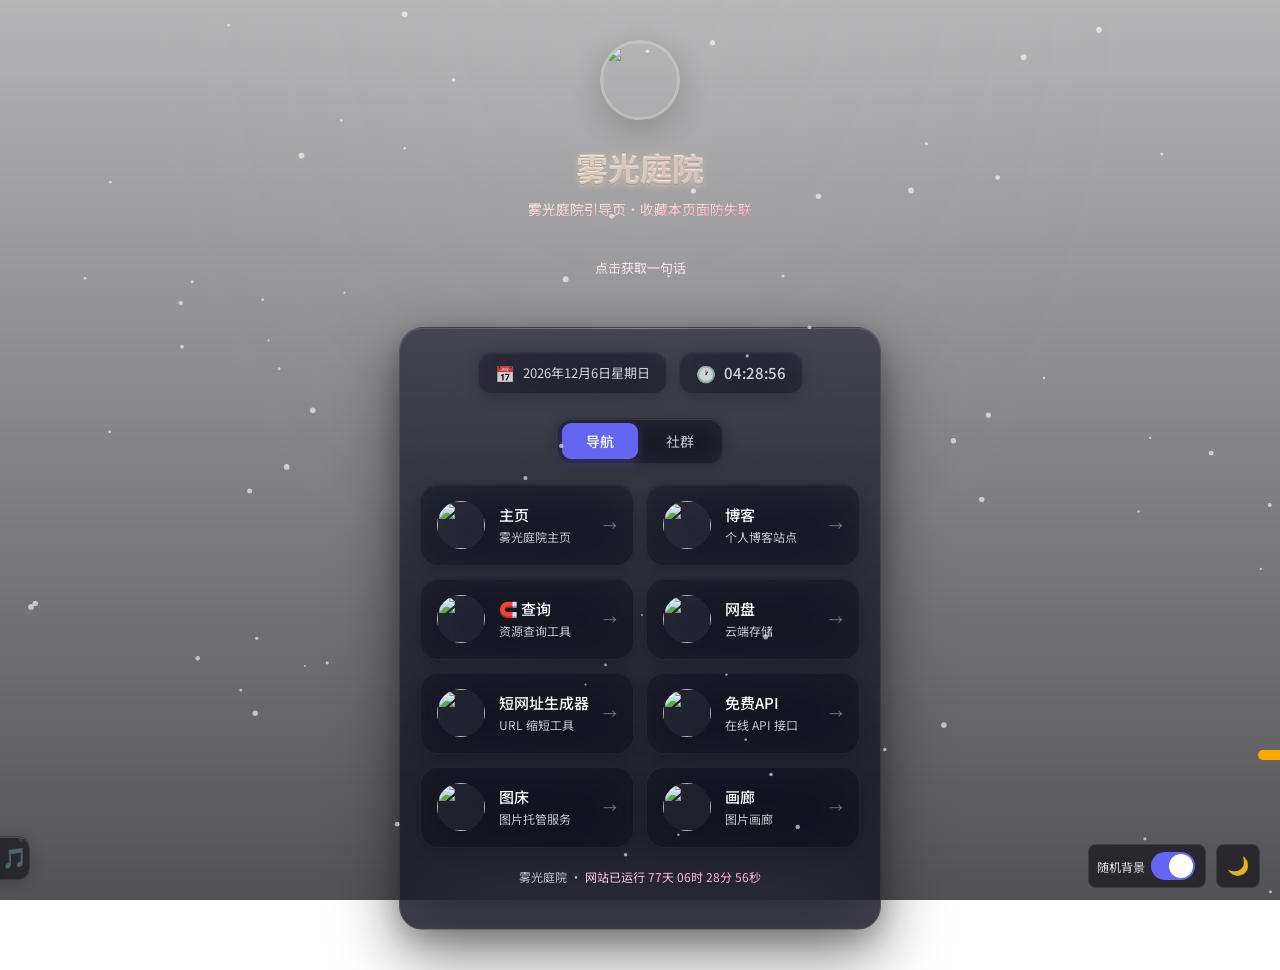
==== commit 441959c4: "导航改为顶部变量配置，并支持多导航自适应列数 - index.html 顶部新增 NAV_LINKS / NAV_COLUMNS 配置区，改导航只需动这一块 - 原先 8 个硬编码卡片改为按配置动态渲" ====
--- a/index.html
+++ b/index.html
@@ -3,13 +3,45 @@
 <head>
 <meta charset="utf-8">
 <meta name="viewport" content="width=device-width,initial-scale=1">
+
+<!-- ══════════════════════════════════════════════════════════════════════════
+     ★ 导航配置区 ★  想改导航，只改这一块就够了，下面的代码一律不用动
+
+     每行一个网站： { name: '名称', desc: '描述', url: '网址', icon: '图标' }
+       · icon  可以填图片网址，也可以直接填 emoji（如 '🎵'）；留空就显示名称首字
+       · desc  可以省略
+       · 想在当前标签页打开，给那一行补一个  newTab: false
+     删一行 = 少一个卡片，复制一行 = 多一个卡片，顺序就是显示顺序。
+
+     列数自动适配（NAV_COLUMNS = 'auto' 时）：
+       1~8 个  → 2 列        9~15 个 → 3 列（9 个正好 3×3）
+       16 个及以上 → 4 列（16 个正好 4×4）
+     想锁死列数就把 NAV_COLUMNS 改成 2、3 或 4。
+     窄屏会自动降级：≤900px 最多 3 列，≤640px 最多 2 列，≤420px 单列。
+     ══════════════════════════════════════════════════════════════════════════ -->
+<script>
+window.NAV_COLUMNS = 'auto';
+
+window.NAV_LINKS = [
+  { name: '主页',         desc: '雾光庭院主页',  url: 'https://wgty.top',            icon: 'https://cdn.jsdmirror.com/gh/lqay-cn/cdn@main/img/zx/f/真寻413.jpg' },
+  { name: '博客',         desc: '个人博客站点',  url: 'https://blog.wgty.top',       icon: 'https://cdn.jsdmirror.com/gh/lqay-cn/cdn@main/img/zx/f/真寻1048.jpg' },
+  { name: '🧲 查询',      desc: '资源查询工具',  url: 'https://whatslink.info/',     icon: 'https://cdn.jsdmirror.com/gh/lqay-cn/cdn@main/img/zx/f/真寻1014.jpg' },
+  { name: '网盘',         desc: '云端存储',      url: 'https://pan.wgty.top',        icon: 'https://cdn.jsdmirror.com/gh/lqay-cn/cdn@main/img/zx/f/真寻1086.jpg' },
+  { name: '短网址生成器', desc: 'URL 缩短工具',  url: 'https://wgty.top',            icon: 'https://cdn.jsdmirror.com/gh/lqay-cn/cdn@main/img/zx/f/真寻575.jpg' },
+  { name: '免费API',      desc: '在线 API 接口', url: 'https://wgty.top',            icon: 'https://cdn.jsdmirror.com/gh/lqay-cn/cdn@main/img/zx/f/真寻566.jpeg' },
+  { name: '图床',         desc: '图片托管服务',  url: 'https://image.wgty.top',      icon: 'https://cdn.jsdmirror.com/gh/lqay-cn/cdn@main/img/zx/f/真寻748.jpg' },
+  { name: '画廊',         desc: '图片画廊',      url: 'https://wgty.top',            icon: 'https://cdn.jsdmirror.com/gh/lqay-cn/cdn@main/img/zx/f/真寻216.jpg' }
+];
+</script>
+<!-- ════════════════════ 导航配置到此结束，以下无需改动 ════════════════════ -->
+
 <title>雾光庭院</title>
 <link rel="icon" type="image/png" href="https://p.qlogo.cn/gh/741215938/741215938/640">
 <link href="https://fonts.googleapis.com/css2?family=Noto+Sans+SC:wght@300;400;500;700&display=swap" rel="stylesheet">
 <!-- 资源版本号：改完 style.css / player.js / live2d.js 记得把下面几处的 ?v= 一起改
      （站点走 Cloudflare，CSS/JS 边缘缓存 4 小时；不换版本号的话会出现「新 HTML + 旧 CSS」，
       看板娘容器拿不到 position:fixed，整页被顶下去一大块） -->
-<link rel="stylesheet" href="style.css?v=20260925q">
+<link rel="stylesheet" href="style.css?v=20260926a">
 
 </head>
 <body>
@@ -86,48 +118,78 @@
   
   <!-- 导航内容 -->
   <div class="tab-content active" id="tab-nav" role="tabpanel" aria-labelledby="tabNav" tabindex="0">
-    <nav class="link-grid" aria-label="常用站点">
-      <a href="https://wgty.top" class="link-card" target="_blank" rel="noopener noreferrer">
-        <div class="card-icon"><img src="https://cdn.jsdmirror.com/gh/lqay-cn/cdn@main/img/zx/f/真寻413.jpg" alt=""></div>
-        <div class="card-info"><div class="card-name">主页</div><div class="card-desc">雾光庭院主页</div></div>
-        <span class="arrow">→</span>
-      </a>
-      <a href="https://blog.wgty.top" class="link-card" target="_blank" rel="noopener noreferrer">
-        <div class="card-icon"><img src="https://cdn.jsdmirror.com/gh/lqay-cn/cdn@main/img/zx/f/真寻1048.jpg" alt=""></div>
-        <div class="card-info"><div class="card-name">博客</div><div class="card-desc">个人博客站点</div></div>
-        <span class="arrow">→</span>
-      </a>
-      <a href="https://whatslink.info/" class="link-card" target="_blank" rel="noopener noreferrer">
-        <div class="card-icon"><img src="https://cdn.jsdmirror.com/gh/lqay-cn/cdn@main/img/zx/f/真寻1014.jpg" alt=""></div>
-        <div class="card-info"><div class="card-name">🧲 查询</div><div class="card-desc">资源查询工具</div></div>
-        <span class="arrow">→</span>
-      </a>
-      <a href="https://pan.wgty.top" class="link-card" target="_blank" rel="noopener noreferrer">
-        <div class="card-icon"><img src="https://cdn.jsdmirror.com/gh/lqay-cn/cdn@main/img/zx/f/真寻1086.jpg" alt=""></div>
-        <div class="card-info"><div class="card-name">网盘</div><div class="card-desc">云端存储</div></div>
-        <span class="arrow">→</span>
-      </a>
-      <a href="https://wgty.top" class="link-card" target="_blank" rel="noopener noreferrer">
-        <div class="card-icon"><img src="https://cdn.jsdmirror.com/gh/lqay-cn/cdn@main/img/zx/f/真寻575.jpg" alt=""></div>
-        <div class="card-info"><div class="card-name">短网址生成器</div><div class="card-desc">URL 缩短工具</div></div>
-        <span class="arrow">→</span>
-      </a>
-      <a href="https://wgty.top" class="link-card" target="_blank" rel="noopener noreferrer">
-        <div class="card-icon"><img src="https://cdn.jsdmirror.com/gh/lqay-cn/cdn@main/img/zx/f/真寻566.jpeg" alt=""></div>
-        <div class="card-info"><div class="card-name">免费API</div><div class="card-desc">在线 API 接口</div></div>
-        <span class="arrow">→</span>
-      </a>
-      <a href="https://image.wgty.top" class="link-card" target="_blank" rel="noopener noreferrer">
-        <div class="card-icon"><img src="https://cdn.jsdmirror.com/gh/lqay-cn/cdn@main/img/zx/f/真寻748.jpg" alt=""></div>
-        <div class="card-info"><div class="card-name">图床</div><div class="card-desc">图片托管服务</div></div>
-        <span class="arrow">→</span>
-      </a>
-      <a href="https://wgty.top" class="link-card" target="_blank" rel="noopener noreferrer">
-        <div class="card-icon"><img src="https://cdn.jsdmirror.com/gh/lqay-cn/cdn@main/img/zx/f/真寻216.jpg" alt=""></div>
-        <div class="card-info"><div class="card-name">画廊</div><div class="card-desc">图片画廊</div></div>
-        <span class="arrow">→</span>
-      </a>
-    </nav>
+    <!-- 卡片由页头 NAV_LINKS 渲染生成，这里保持空即可 -->
+    <nav class="link-grid" id="linkGrid" aria-label="常用站点" data-cols="2"></nav>
+    <script>
+    /* 导航渲染：读取 window.NAV_LINKS 生成卡片，并按数量决定列数。
+       全部走 DOM API，配置里的文字不会被当成 HTML 解析。 */
+    (function () {
+      var grid = document.getElementById('linkGrid');
+      if (!grid) return;
+
+      var list = Array.isArray(window.NAV_LINKS) ? window.NAV_LINKS : [];
+      var frag = document.createDocumentFragment();
+
+      list.forEach(function (item) {
+        if (!item || !item.name && !item.url) return;
+
+        var a = document.createElement('a');
+        a.className = 'link-card';
+        a.href = item.url || '#';
+        if (item.newTab !== false) {
+          a.target = '_blank';
+          a.rel = 'noopener noreferrer';
+        }
+
+        var iconBox = document.createElement('div');
+        iconBox.className = 'card-icon';
+        var icon = item.icon || '';
+        if (/^(https?:|data:|\/|\.{1,2}\/)/i.test(icon)) {
+          var img = document.createElement('img');
+          img.src = icon;
+          img.alt = '';
+          img.loading = 'lazy';
+          img.decoding = 'async';
+          iconBox.appendChild(img);
+        } else {
+          iconBox.classList.add('is-text');
+          iconBox.textContent = icon || (item.name || '?').trim().charAt(0);
+        }
+
+        var info = document.createElement('div');
+        info.className = 'card-info';
+        var nameEl = document.createElement('div');
+        nameEl.className = 'card-name';
+        nameEl.textContent = item.name || '';
+        info.appendChild(nameEl);
+        if (item.desc) {
+          var descEl = document.createElement('div');
+          descEl.className = 'card-desc';
+          descEl.textContent = item.desc;
+          info.appendChild(descEl);
+        }
+
+        var arrow = document.createElement('span');
+        arrow.className = 'arrow';
+        arrow.textContent = '→';
+
+        a.appendChild(iconBox);
+        a.appendChild(info);
+        a.appendChild(arrow);
+        frag.appendChild(a);
+      });
+
+      grid.textContent = '';
+      grid.appendChild(frag);
+
+      /* 列数：1~8 → 2 列，9~15 → 3 列，16+ → 4 列；NAV_COLUMNS 可手动锁定 */
+      var n = grid.children.length;
+      var forced = parseInt(window.NAV_COLUMNS, 10);
+      var cols = (forced >= 1 && forced <= 4) ? forced : (n >= 16 ? 4 : (n >= 9 ? 3 : 2));
+      grid.setAttribute('data-cols', String(cols));
+      grid.setAttribute('data-count', String(n));
+    })();
+    </script>
   </div>
   
   <!-- 联系内容 -->
--- a/style.css
+++ b/style.css
@@ -404,6 +404,37 @@
     grid-template-columns: repeat(2, 1fr);
     gap: 12px;
   }
+  /* 列数自适应：data-cols 由 index.html 顶部的 NAV_LINKS 数量算出并写入
+     1~8 → 2 列   9~15 → 3 列   16+ → 4 列   （也可用 NAV_COLUMNS 手动锁定） */
+  .link-grid[data-cols="1"] { grid-template-columns: minmax(0, 1fr); }
+  .link-grid[data-cols="2"] { grid-template-columns: repeat(2, minmax(0, 1fr)); }
+  .link-grid[data-cols="3"] { grid-template-columns: repeat(3, minmax(0, 1fr)); gap: 10px; }
+  .link-grid[data-cols="4"] { grid-template-columns: repeat(4, minmax(0, 1fr)); gap: 9px; }
+  /* 3 列 / 4 列时卡片自动瘦身，避免文字挤成一坨 */
+  .link-grid[data-cols="3"] .link-card,
+  .link-grid[data-cols="4"] .link-card {
+    padding: 12px;
+    gap: 10px;
+    border-radius: 15px;
+  }
+  .link-grid[data-cols="3"] .card-icon { width: 40px; height: 40px; }
+  .link-grid[data-cols="4"] .card-icon { width: 34px; height: 34px; }
+  .link-grid[data-cols="3"] .card-name { font-size: 14px; }
+  .link-grid[data-cols="4"] .card-name { font-size: 13px; margin-bottom: 2px; }
+  .link-grid[data-cols="3"] .card-desc,
+  .link-grid[data-cols="4"] .card-desc { font-size: 11px; -webkit-line-clamp: 1; }
+  .link-grid[data-cols="4"] .arrow { display: none; }
+  /* 没有配图标时用名称首字/emoji 兜底 */
+  .link-card .card-icon.is-text {
+    display: flex;
+    align-items: center;
+    justify-content: center;
+    font-size: 22px;
+    line-height: 1;
+    color: var(--card-name);
+  }
+  .link-grid[data-cols="3"] .card-icon.is-text { font-size: 19px; }
+  .link-grid[data-cols="4"] .card-icon.is-text { font-size: 17px; }
   .link-card {
       background: linear-gradient(160deg, rgba(15,17,30,0.3) 0%, rgba(10,12,20,0.35) 100%);
       border: 1px solid rgba(255,255,255,0.05);
@@ -606,6 +637,11 @@
   }
   
   /* === 响应式 === */
+  @media (max-width: 900px) {
+    /* 平板：4 列降到 3 列 */
+    .link-grid[data-cols="4"] { grid-template-columns: repeat(3, minmax(0, 1fr)); gap: 10px; }
+    .link-grid[data-cols="4"] .arrow { display: inline; }
+  }
   @media (max-width: 640px) {
     .container {
       padding: 20px 16px calc(88px + env(safe-area-inset-bottom, 0px));
@@ -614,14 +650,27 @@
     }
     .header h1 { font-size: 24px; }
     .glass-card { padding: 16px 12px; }
+    /* 手机：不管配了几列，统一两列 */
+    .link-grid[data-cols] { grid-template-columns: repeat(2, minmax(0, 1fr)); gap: 10px; }
+    .link-grid[data-cols] .link-card { padding: 12px; gap: 10px; }
+    .link-grid[data-cols] .card-icon { width: 40px; height: 40px; }
+    .link-grid[data-cols] .card-name { font-size: 14px; }
+    .link-grid[data-cols] .card-desc { font-size: 11px; -webkit-line-clamp: 2; }
+    .link-grid[data-cols] .arrow { display: none; }
   }
   @media (max-width: 420px) {
     .container { padding-left: 14px; padding-right: 14px; }
     .header { margin-bottom: 16px; }
     .header .desc { font-size: 12px; line-height: 1.6; }
     .widget-bar { margin-bottom: 16px; }
-    .link-grid { grid-template-columns: minmax(0, 1fr); gap: 10px; }
-    .link-card { min-height: 72px; padding: 12px 14px; }
+    /* 窄屏手机：单列 */
+    .link-grid,
+    .link-grid[data-cols] { grid-template-columns: minmax(0, 1fr); gap: 10px; }
+    .link-grid[data-cols] .link-card { min-height: 72px; padding: 12px 14px; }
+    .link-grid[data-cols] .card-icon { width: 48px; height: 48px; }
+    .link-grid[data-cols] .card-name { font-size: 15px; }
+    .link-grid[data-cols] .card-desc { font-size: 12px; }
+    .link-grid[data-cols] .arrow { display: inline; }
   }
 
   /* ===== 白天模式覆盖：简洁浅色 ===== */
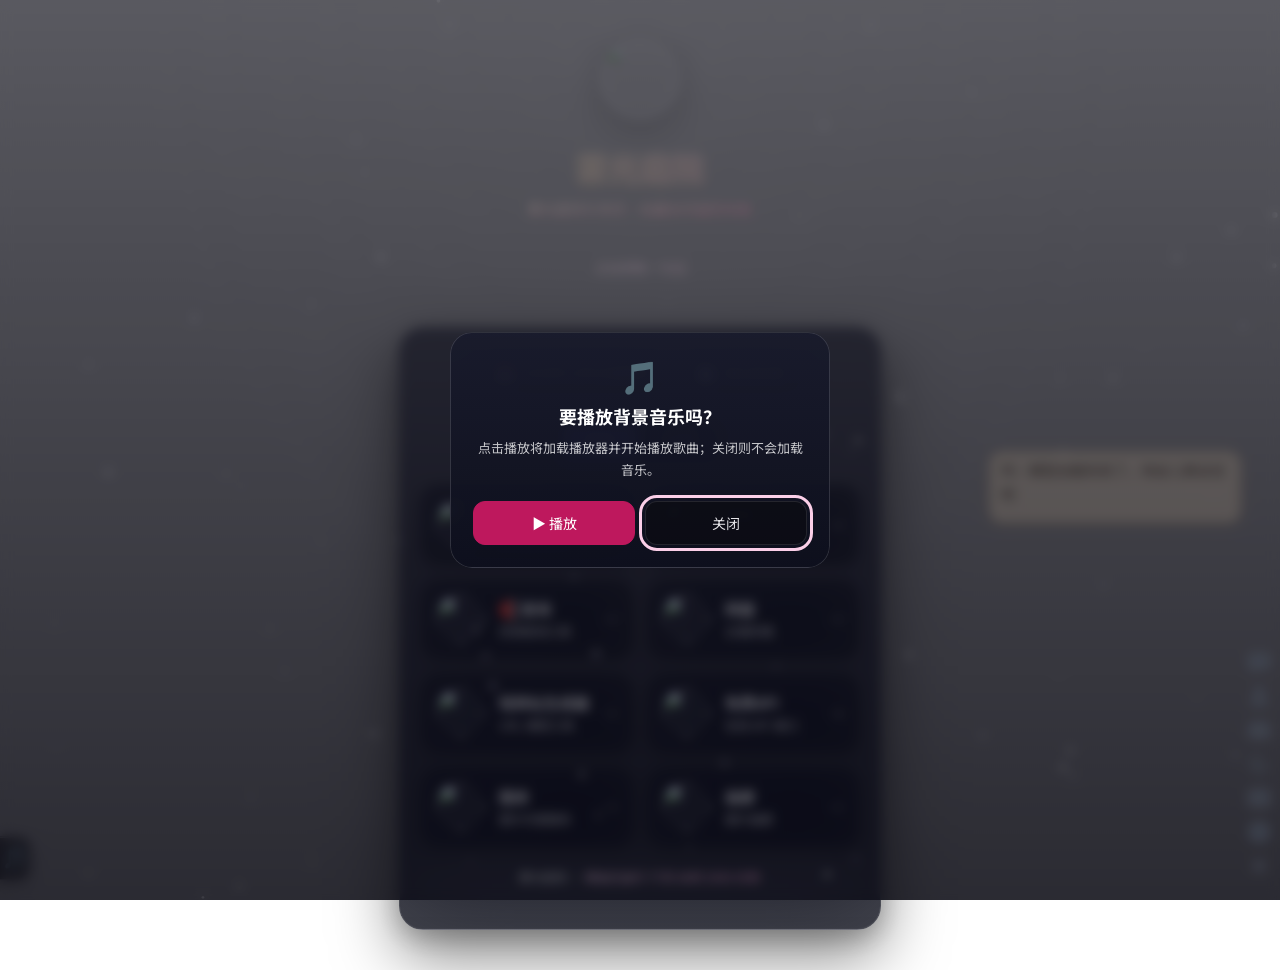
==== commit 8ccd0c9c: "导航布局按屏幕档位自适应，容器向两侧扩展且避开看板娘 - 实际列数 = min(按导航数量算的上限, 屏幕档位上限) - 屏幕档位：>=1920px 最多 4 列，1025~1919px 最多 3 列" ====
--- a/index.html
+++ b/index.html
@@ -17,7 +17,13 @@
        1~8 个  → 2 列        9~15 个 → 3 列（9 个正好 3×3）
        16 个及以上 → 4 列（16 个正好 4×4）
      想锁死列数就把 NAV_COLUMNS 改成 2、3 或 4。
-     窄屏会自动降级：≤900px 最多 3 列，≤640px 最多 2 列，≤420px 单列。
+     上面算出的是「列数上限」，实际列数还要看屏幕宽度：
+       ≥1920px  最多 4 列 → 16 个就是 4×4
+       ≥1025px  最多 3 列 →  9 个就是 3×3
+       ≤1024px  最多 2 列 ← 平板 / 手机，和改造前完全一样
+       ≤420px   单列长条  ← 同上
+     多出来的列全靠内容区向两侧扩展放下，卡片尺寸一点都不缩；
+     左右会各留 390px 死区，不会压到看板娘和播放器上。
      ══════════════════════════════════════════════════════════════════════════ -->
 <script>
 window.NAV_COLUMNS = 'auto';
@@ -41,7 +47,7 @@
 <!-- 资源版本号：改完 style.css / player.js / live2d.js 记得把下面几处的 ?v= 一起改
      （站点走 Cloudflare，CSS/JS 边缘缓存 4 小时；不换版本号的话会出现「新 HTML + 旧 CSS」，
       看板娘容器拿不到 position:fixed，整页被顶下去一大块） -->
-<link rel="stylesheet" href="style.css?v=20260926a">
+<link rel="stylesheet" href="style.css?v=20260926e">
 
 </head>
 <body>
@@ -188,6 +194,8 @@
       var cols = (forced >= 1 && forced <= 4) ? forced : (n >= 16 ? 4 : (n >= 9 ? 3 : 2));
       grid.setAttribute('data-cols', String(cols));
       grid.setAttribute('data-count', String(n));
+      /* 列数同时写到 body 上：CSS 选不到父元素，.container 靠它决定加宽到多少 */
+      document.body.setAttribute('data-nav-cols', String(cols));
     })();
     </script>
   </div>
--- a/style.css
+++ b/style.css
@@ -404,26 +404,35 @@
     grid-template-columns: repeat(2, 1fr);
     gap: 12px;
   }
-  /* 列数自适应：data-cols 由 index.html 顶部的 NAV_LINKS 数量算出并写入
-     1~8 → 2 列   9~15 → 3 列   16+ → 4 列   （也可用 NAV_COLUMNS 手动锁定） */
+  /* 列数上限：data-cols 由 index.html 顶部的 NAV_LINKS 数量算出并写入
+     1~8 → 2 列   9~15 → 3 列（9 个即 3×3）   16+ → 4 列（16 个即 4×4）
+     （也可用 NAV_COLUMNS 手动锁定）
+     实际列数还要再看屏幕档位，见文件底部「导航响应式」一节。
+     多出来的列全靠「内容区向两侧扩展」放下，卡片尺寸自始至终不缩。 */
   .link-grid[data-cols="1"] { grid-template-columns: minmax(0, 1fr); }
   .link-grid[data-cols="2"] { grid-template-columns: repeat(2, minmax(0, 1fr)); }
-  .link-grid[data-cols="3"] { grid-template-columns: repeat(3, minmax(0, 1fr)); gap: 10px; }
-  .link-grid[data-cols="4"] { grid-template-columns: repeat(4, minmax(0, 1fr)); gap: 9px; }
-  /* 3 列 / 4 列时卡片自动瘦身，避免文字挤成一坨 */
-  .link-grid[data-cols="3"] .link-card,
-  .link-grid[data-cols="4"] .link-card {
-    padding: 12px;
-    gap: 10px;
-    border-radius: 15px;
-  }
-  .link-grid[data-cols="3"] .card-icon { width: 40px; height: 40px; }
-  .link-grid[data-cols="4"] .card-icon { width: 34px; height: 34px; }
-  .link-grid[data-cols="3"] .card-name { font-size: 14px; }
-  .link-grid[data-cols="4"] .card-name { font-size: 13px; margin-bottom: 2px; }
-  .link-grid[data-cols="3"] .card-desc,
-  .link-grid[data-cols="4"] .card-desc { font-size: 11px; -webkit-line-clamp: 1; }
-  .link-grid[data-cols="4"] .arrow { display: none; }
+  .link-grid[data-cols="3"] { grid-template-columns: repeat(3, minmax(0, 1fr)); }
+  .link-grid[data-cols="4"] { grid-template-columns: repeat(4, minmax(0, 1fr)); }
+  /* 内容区向两侧扩展（body[data-nav-cols] 由渲染脚本写入）
+     左右必须留出死区，不能压到两个固定浮层上：
+       看板娘 .live2d-wrap  right: 0，     宽 min(40vw, 380px)
+       播放器               left: 16px，   宽 280px
+     --nav-safe 取 390px（380 + 10 缝隙），内容区两侧各让出这么多。
+
+       max-width = min( 理想宽度 , max( 保底宽度 , 视口 - 死区 × 2 ) )
+
+     · 4 列只在 ≥1920px 出现，1920 - 780 = 1140px 已经够宽，死区永远留得住；
+     · 3 列会下探到 1025px，760px 是保底值，此时死区会被迫变窄，但 3 列本来就不算宽。
+     卡片尺寸不跟着缩：上面的宽度保证每张卡至少 220px，
+     图标仍是 48px、标题 15px、描述两行，和 2 列时完全一致。 */
+  body[data-nav-cols="3"],
+  body[data-nav-cols="4"] { --nav-safe: 390px; }
+  body[data-nav-cols="3"] .container {
+    max-width: min(1040px, max(760px, calc(100vw - var(--nav-safe) * 2)));
+  }
+  body[data-nav-cols="4"] .container {
+    max-width: min(1370px, calc(100vw - var(--nav-safe) * 2));
+  }
   /* 没有配图标时用名称首字/emoji 兜底 */
   .link-card .card-icon.is-text {
     display: flex;
@@ -433,8 +442,6 @@
     line-height: 1;
     color: var(--card-name);
   }
-  .link-grid[data-cols="3"] .card-icon.is-text { font-size: 19px; }
-  .link-grid[data-cols="4"] .card-icon.is-text { font-size: 17px; }
   .link-card {
       background: linear-gradient(160deg, rgba(15,17,30,0.3) 0%, rgba(10,12,20,0.35) 100%);
       border: 1px solid rgba(255,255,255,0.05);
@@ -637,10 +644,30 @@
   }
   
   /* === 响应式 === */
-  @media (max-width: 900px) {
-    /* 平板：4 列降到 3 列 */
-    .link-grid[data-cols="4"] { grid-template-columns: repeat(3, minmax(0, 1fr)); gap: 10px; }
-    .link-grid[data-cols="4"] .arrow { display: inline; }
+  /* 导航响应式：列数只跟屏幕档位走，卡片尺寸自始至终不变。
+
+       ≥ 1920px        最多 4 列  →  16 个 = 4 × 4
+       1025 ~ 1919px   最多 3 列  →   9 个 = 3 × 3
+       ≤ 1024px        最多 2 列  ←  改造前的老规矩，平板 / 手机一点没动
+       ≤ 420px         单列长条   ←  同上，竖屏手机放不下两列时
+
+     实际列数 = min( 按导航数量算出的列数 , 当前屏幕档位允许的最大列数 )。
+     所以 8 个导航在任何屏幕上都还是老样子的 2 列。
+     下面统一用 body[data-nav-cols=N] .xxx 的写法保持相同优先级，靠书写顺序决定谁生效，
+     别改成 .link-grid[data-cols] 否则优先级会打架。 */
+  @media (max-width: 1919px) {
+    /* 不到 1920px：4 列降为 3 列，容器改用 3 列那条规则 */
+    body[data-nav-cols="4"] .container {
+      max-width: min(1040px, max(760px, calc(100vw - var(--nav-safe) * 2)));
+    }
+    body[data-nav-cols="4"] .link-grid { grid-template-columns: repeat(3, minmax(0, 1fr)); }
+  }
+  @media (max-width: 1024px) {
+    /* 平板 / 手机：回到改造前的 2 列，容器还原成 720px */
+    body[data-nav-cols="3"] .container,
+    body[data-nav-cols="4"] .container { max-width: 720px; }
+    body[data-nav-cols="3"] .link-grid,
+    body[data-nav-cols="4"] .link-grid { grid-template-columns: repeat(2, minmax(0, 1fr)); }
   }
   @media (max-width: 640px) {
     .container {
@@ -650,27 +677,16 @@
     }
     .header h1 { font-size: 24px; }
     .glass-card { padding: 16px 12px; }
-    /* 手机：不管配了几列，统一两列 */
-    .link-grid[data-cols] { grid-template-columns: repeat(2, minmax(0, 1fr)); gap: 10px; }
-    .link-grid[data-cols] .link-card { padding: 12px; gap: 10px; }
-    .link-grid[data-cols] .card-icon { width: 40px; height: 40px; }
-    .link-grid[data-cols] .card-name { font-size: 14px; }
-    .link-grid[data-cols] .card-desc { font-size: 11px; -webkit-line-clamp: 2; }
-    .link-grid[data-cols] .arrow { display: none; }
   }
   @media (max-width: 420px) {
     .container { padding-left: 14px; padding-right: 14px; }
     .header { margin-bottom: 16px; }
     .header .desc { font-size: 12px; line-height: 1.6; }
     .widget-bar { margin-bottom: 16px; }
-    /* 窄屏手机：单列 */
-    .link-grid,
-    .link-grid[data-cols] { grid-template-columns: minmax(0, 1fr); gap: 10px; }
-    .link-grid[data-cols] .link-card { min-height: 72px; padding: 12px 14px; }
-    .link-grid[data-cols] .card-icon { width: 48px; height: 48px; }
-    .link-grid[data-cols] .card-name { font-size: 15px; }
-    .link-grid[data-cols] .card-desc { font-size: 12px; }
-    .link-grid[data-cols] .arrow { display: inline; }
+    /* 窄屏手机：和改造前一样，统一单列长条 */
+    .link-grid { grid-template-columns: minmax(0, 1fr); gap: 10px; }
+    body[data-nav-cols] .link-grid { grid-template-columns: minmax(0, 1fr); gap: 10px; }
+    .link-card { min-height: 72px; padding: 12px 14px; }
   }
 
   /* ===== 白天模式覆盖：简洁浅色 ===== */
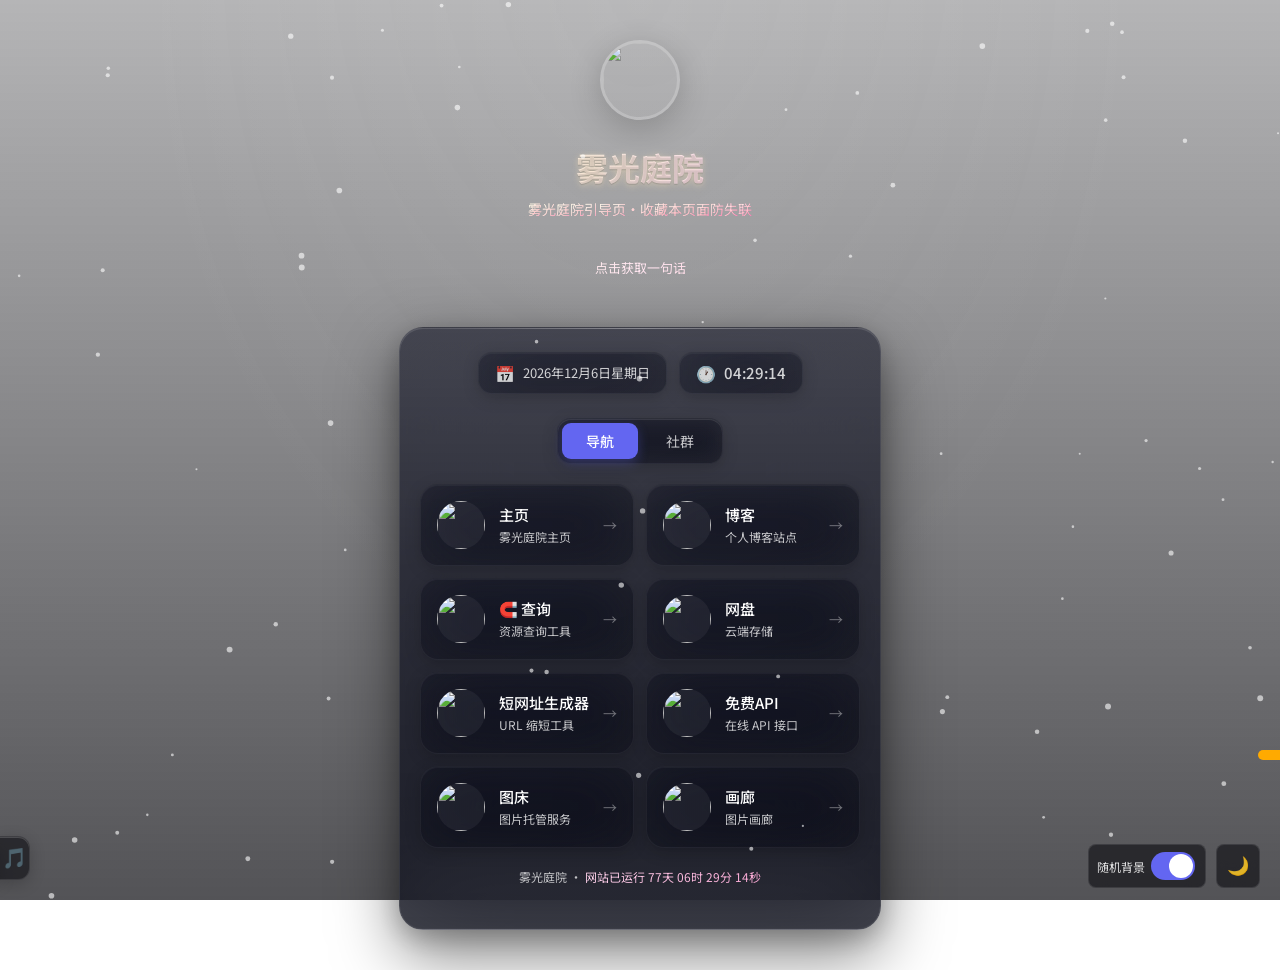
==== commit c10d01c4: "播放音乐时用逐字歌词接管首页一言的位置 - 新增 assets/lyrics.js：监听播放器的 play/pause/listswitch，播放中把当前歌词渲染到 #hitokoto，暂停或停止后自" ====
--- a/index.html
+++ b/index.html
@@ -47,7 +47,7 @@
 <!-- 资源版本号：改完 style.css / player.js / live2d.js 记得把下面几处的 ?v= 一起改
      （站点走 Cloudflare，CSS/JS 边缘缓存 4 小时；不换版本号的话会出现「新 HTML + 旧 CSS」，
       看板娘容器拿不到 position:fixed，整页被顶下去一大块） -->
-<link rel="stylesheet" href="style.css?v=20260926e">
+<link rel="stylesheet" href="style.css?v=20260926f">
 
 </head>
 <body>
@@ -99,8 +99,8 @@
     </p>
   </header>
 
-  <!-- 一言 -->
-  <button class="hitokoto" id="hitokoto" type="button" title="点击刷新" aria-label="刷新一言">加载中...</button>
+  <!-- 一言（音乐播放时这里会被 assets/lyrics.js 换成逐字歌词，停下自动还原） -->
+  <button class="hitokoto" id="hitokoto" type="button" title="点击刷新" aria-label="刷新一言"><span class="hk-text" id="hitokotoText">加载中...</span></button>
 
   <!-- 毛玻璃内容区 -->
   <div class="glass-card">
@@ -771,9 +771,10 @@
       const resp = await fetch('https://v1.hitokoto.cn');
       const data = await resp.json();
       const el = document.getElementById('hitokoto');
-      el.textContent = data.hitokoto;
+      // 只写内层 span：歌词层是它的兄弟节点，直接写 el.textContent 会把歌词层冲掉
+      document.getElementById('hitokotoText').textContent = data.hitokoto;
       el.setAttribute('aria-label', '刷新一言：' + data.hitokoto);
-      if (data.from) el.title = `——《${data.from}》`;
+      if (data.from && !el.classList.contains('is-lyric')) el.title = `——《${data.from}》`;
       // 白天模式一言两种可读配色
       if (document.documentElement.getAttribute('data-theme') === 'light') {
         if (Math.random() < 0.5) {
@@ -784,7 +785,7 @@
       }
     } catch (e) {
       const el = document.getElementById('hitokoto');
-      el.textContent = '点击获取一句话';
+      document.getElementById('hitokotoText').textContent = '点击获取一句话';
       el.setAttribute('aria-label', '刷新一言，当前加载失败');
     }
   }
@@ -928,6 +929,7 @@
   <div id="musicPlayer" aria-live="polite">🎵 点击展开以加载音乐</div>
 </div>
 <button class="music-toggle" id="musicToggle" type="button" aria-expanded="false" aria-controls="musicPanel" aria-label="展开音乐播放器" title="展开音乐播放器">🎵</button>
+<script src="assets/lyrics.js?v=20260926f"></script>
 <script src="assets/live2d.js?v=20260925p"></script>
 </body>
 </html>
--- a/style.css
+++ b/style.css
@@ -529,6 +529,55 @@
     user-select: none;
   }
   .hitokoto:hover { filter: brightness(1.15); }
+  /* === 逐字歌词：音乐播放时接管一言的位置（assets/lyrics.js） === */
+  /* 一言用的是父级 background-clip:text 渐变，歌词层要自带背景，
+     所以接管时先把父级那层渐变关掉，交给 .hk-lyric 自己画。 */
+  .hitokoto .hk-lyric { display: none; }
+  .hitokoto.is-lyric {
+    background: none;
+    -webkit-background-clip: border-box;
+    background-clip: border-box;
+    color: inherit;
+    cursor: default;
+  }
+  .hitokoto.is-lyric .hk-text { display: none; }
+  .hitokoto.is-lyric .hk-lyric { display: inline-block; }
+  /* --lrc-p 由 JS 每帧写入（0%~100%），硬边渐变就是「已唱 / 未唱」的分界线，
+     边界扫过文字即卡拉 OK 的逐字填充效果。 */
+  .hk-lyric {
+    --lrc-p: 0%;
+    --lrc-done: #ffd3e1;
+    --lrc-todo: rgba(255, 255, 255, 0.34);
+    max-width: 100%;
+    font-size: 14px;
+    font-weight: 500;
+    letter-spacing: 0.02em;
+    background-image: linear-gradient(90deg,
+      var(--lrc-done) 0 var(--lrc-p),
+      var(--lrc-todo) var(--lrc-p) 100%);
+    -webkit-background-clip: text;
+    background-clip: text;
+    color: transparent;
+    text-shadow: none;
+    animation: lrcLineIn 0.32s ease both;
+  }
+  @keyframes lrcLineIn {
+    from { opacity: 0; transform: translateY(3px); }
+    to   { opacity: 1; transform: none; }
+  }
+  /* 白天模式：浅背景下未唱部分要压得住，用深色 */
+  [data-theme="light"] .hitokoto.is-lyric { color: inherit; }
+  [data-theme="light"] .hk-lyric {
+    --lrc-done: #be185d;
+    --lrc-todo: rgba(15, 23, 42, 0.32);
+  }
+  /* 不支持 background-clip:text 的浏览器：整行直接用已唱色，不做填充 */
+  @supports not ((-webkit-background-clip: text) or (background-clip: text)) {
+    .hk-lyric { color: var(--lrc-done); background-image: none; }
+  }
+  @media (prefers-reduced-motion: reduce) {
+    .hk-lyric { animation: none; }
+  }
   /* 白天模式的小字号一言用稳固实色，避免浅背景上渐变文字对比不足。 */
   [data-theme="light"] .hitokoto { color: #075985; background: transparent; }
   [data-theme="light"] .hitokoto.hitokoto-alt { color: #9a3412; }
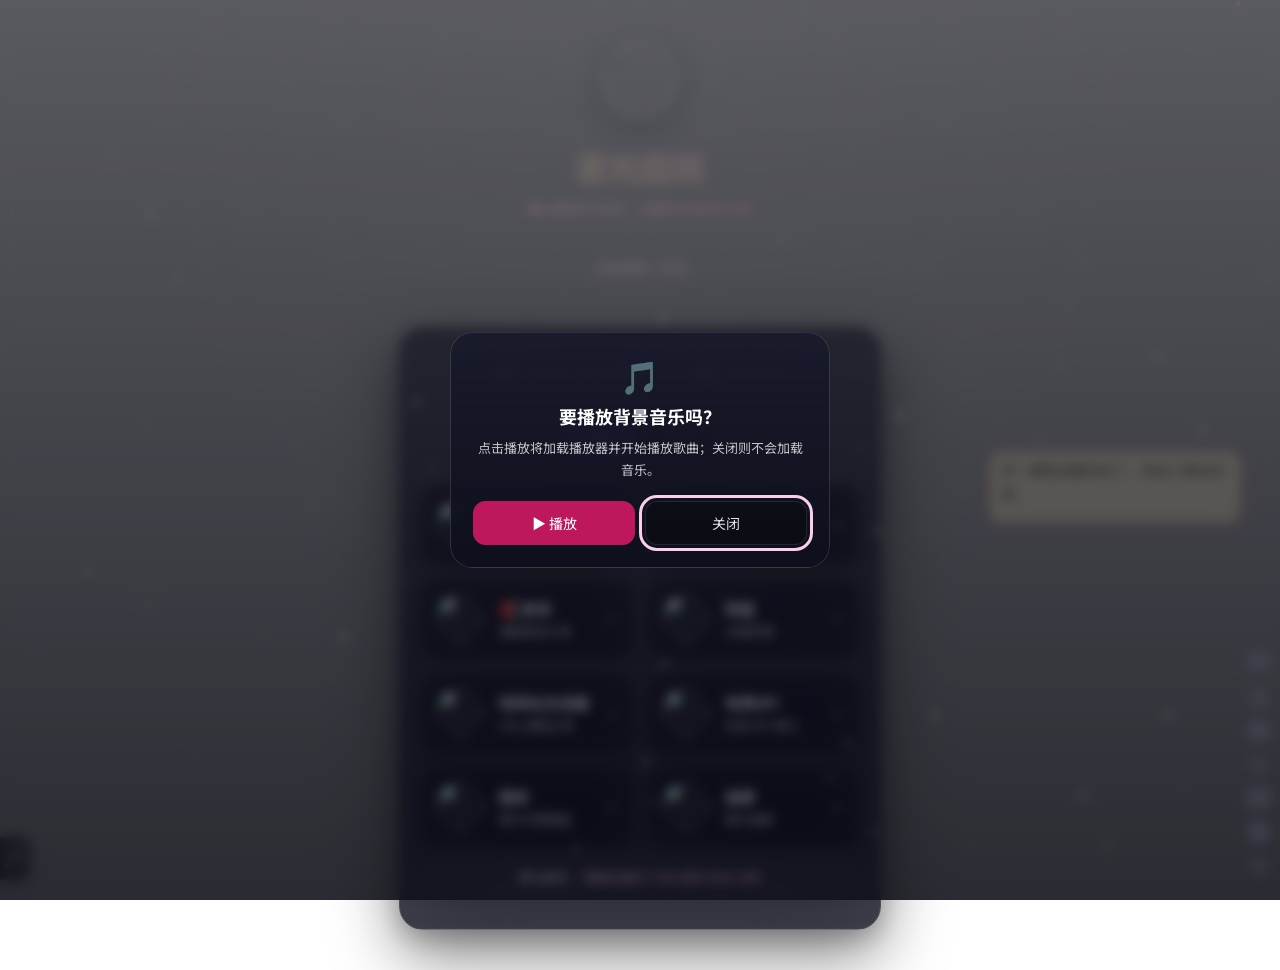
==== commit 5860e15a: "歌词升级为两行显示：当前行放大、换行滑入动画，悬停提示改由看板娘气泡播报；新增 .gitignore 忽略 Local History 快照；更新自述文件" ====
--- a/index.html
+++ b/index.html
@@ -47,7 +47,7 @@
 <!-- 资源版本号：改完 style.css / player.js / live2d.js 记得把下面几处的 ?v= 一起改
      （站点走 Cloudflare，CSS/JS 边缘缓存 4 小时；不换版本号的话会出现「新 HTML + 旧 CSS」，
       看板娘容器拿不到 position:fixed，整页被顶下去一大块） -->
-<link rel="stylesheet" href="style.css?v=20260926f">
+<link rel="stylesheet" href="style.css?v=20260926g">
 
 </head>
 <body>
@@ -929,7 +929,7 @@
   <div id="musicPlayer" aria-live="polite">🎵 点击展开以加载音乐</div>
 </div>
 <button class="music-toggle" id="musicToggle" type="button" aria-expanded="false" aria-controls="musicPanel" aria-label="展开音乐播放器" title="展开音乐播放器">🎵</button>
-<script src="assets/lyrics.js?v=20260926f"></script>
+<script src="assets/lyrics.js?v=20260926g"></script>
 <script src="assets/live2d.js?v=20260925p"></script>
 </body>
 </html>
--- a/style.css
+++ b/style.css
@@ -532,7 +532,7 @@
   /* === 逐字歌词：音乐播放时接管一言的位置（assets/lyrics.js） === */
   /* 一言用的是父级 background-clip:text 渐变，歌词层要自带背景，
      所以接管时先把父级那层渐变关掉，交给 .hk-lyric 自己画。 */
-  .hitokoto .hk-lyric { display: none; }
+  .hitokoto .hk-lyric-box { display: none; }
   .hitokoto.is-lyric {
     background: none;
     -webkit-background-clip: border-box;
@@ -541,15 +541,20 @@
     cursor: default;
   }
   .hitokoto.is-lyric .hk-text { display: none; }
-  .hitokoto.is-lyric .hk-lyric { display: inline-block; }
+  /* 两行歌词整体显示，并向上收一点，补偿多出来的一行高度 */
+  .hitokoto.is-lyric .hk-lyric-box {
+    display: inline-block;
+    transform: translateY(-6px);
+  }
   /* --lrc-p 由 JS 每帧写入（0%~100%），硬边渐变就是「已唱 / 未唱」的分界线，
      边界扫过文字即卡拉 OK 的逐字填充效果。 */
   .hk-lyric {
     --lrc-p: 0%;
     --lrc-done: #ffd3e1;
     --lrc-todo: rgba(255, 255, 255, 0.34);
+    display: block;
     max-width: 100%;
-    font-size: 14px;
+    font-size: 15px;
     font-weight: 500;
     letter-spacing: 0.02em;
     background-image: linear-gradient(90deg,
@@ -561,6 +566,14 @@
     text-shadow: none;
     animation: lrcLineIn 0.32s ease both;
   }
+  /* 下一行：暗色预告，不参与填充 */
+  .hk-lyric-next {
+    --lrc-next: rgba(255, 255, 255, 0.5);
+    display: block;
+    margin-top: 2px;
+    font-size: 12px;
+    color: var(--lrc-next);
+  }
   @keyframes lrcLineIn {
     from { opacity: 0; transform: translateY(3px); }
     to   { opacity: 1; transform: none; }
@@ -570,6 +583,9 @@
   [data-theme="light"] .hk-lyric {
     --lrc-done: #be185d;
     --lrc-todo: rgba(15, 23, 42, 0.32);
+  }
+  [data-theme="light"] .hk-lyric-next {
+    --lrc-next: rgba(15, 23, 42, 0.45);
   }
   /* 不支持 background-clip:text 的浏览器：整行直接用已唱色，不做填充 */
   @supports not ((-webkit-background-clip: text) or (background-clip: text)) {
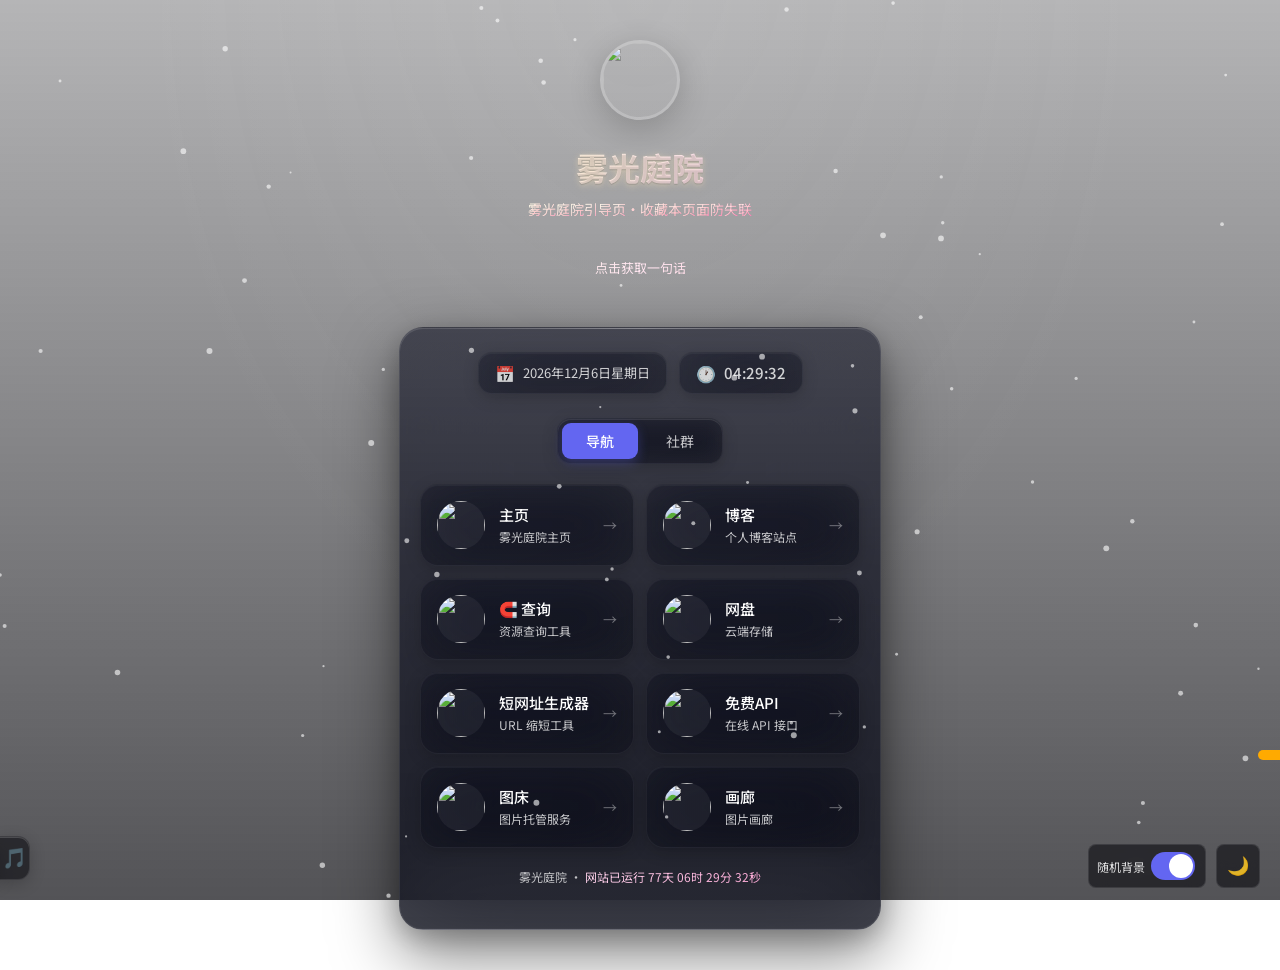
==== commit 15dc655d: "index.html 画廊网站更新 画廊网站更新" ====
--- a/index.html
+++ b/index.html
@@ -36,7 +36,7 @@
   { name: '短网址生成器', desc: 'URL 缩短工具',  url: 'https://wgty.top',            icon: 'https://cdn.jsdmirror.com/gh/lqay-cn/cdn@main/img/zx/f/真寻575.jpg' },
   { name: '免费API',      desc: '在线 API 接口', url: 'https://wgty.top',            icon: 'https://cdn.jsdmirror.com/gh/lqay-cn/cdn@main/img/zx/f/真寻566.jpeg' },
   { name: '图床',         desc: '图片托管服务',  url: 'https://image.wgty.top',      icon: 'https://cdn.jsdmirror.com/gh/lqay-cn/cdn@main/img/zx/f/真寻748.jpg' },
-  { name: '画廊',         desc: '图片画廊',      url: 'https://wgty.top',            icon: 'https://cdn.jsdmirror.com/gh/lqay-cn/cdn@main/img/zx/f/真寻216.jpg' }
+  { name: '画廊',         desc: '图片画廊',      url: 'https://image.wgty.top/browse/web',            icon: 'https://cdn.jsdmirror.com/gh/lqay-cn/cdn@main/img/zx/f/真寻216.jpg' }
 ];
 </script>
 <!-- ════════════════════ 导航配置到此结束，以下无需改动 ════════════════════ -->
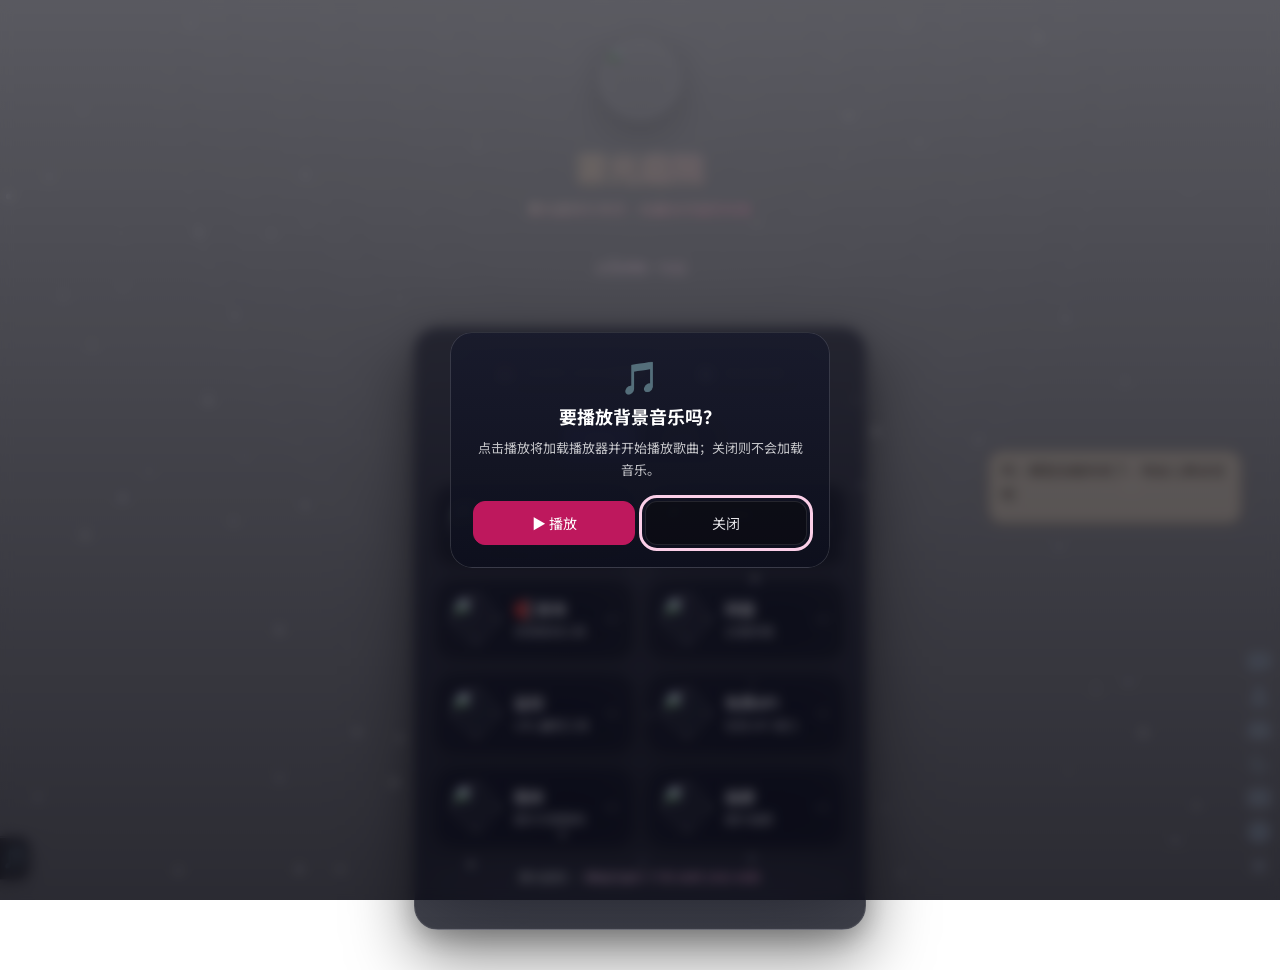
==== commit ea02a434: "Replace URL shortener entry with monitoring tool" ====
--- a/index.html
+++ b/index.html
@@ -33,7 +33,7 @@
   { name: '博客',         desc: '个人博客站点',  url: 'https://blog.wgty.top',       icon: 'https://cdn.jsdmirror.com/gh/lqay-cn/cdn@main/img/zx/f/真寻1048.jpg' },
   { name: '🧲 查询',      desc: '资源查询工具',  url: 'https://whatslink.info/',     icon: 'https://cdn.jsdmirror.com/gh/lqay-cn/cdn@main/img/zx/f/真寻1014.jpg' },
   { name: '网盘',         desc: '云端存储',      url: 'https://pan.wgty.top',        icon: 'https://cdn.jsdmirror.com/gh/lqay-cn/cdn@main/img/zx/f/真寻1086.jpg' },
-  { name: '短网址生成器', desc: 'URL 缩短工具',  url: 'https://wgty.top',            icon: 'https://cdn.jsdmirror.com/gh/lqay-cn/cdn@main/img/zx/f/真寻575.jpg' },
+  { name: '监控', desc: 'URL 缩短工具',  url: 'https://komari.wgty.top',            icon: 'https://cdn.jsdmirror.com/gh/lqay-cn/cdn@main/img/zx/f/真寻575.jpg' },
   { name: '免费API',      desc: '在线 API 接口', url: 'https://wgty.top',            icon: 'https://cdn.jsdmirror.com/gh/lqay-cn/cdn@main/img/zx/f/真寻566.jpeg' },
   { name: '图床',         desc: '图片托管服务',  url: 'https://image.wgty.top',      icon: 'https://cdn.jsdmirror.com/gh/lqay-cn/cdn@main/img/zx/f/真寻748.jpg' },
   { name: '画廊',         desc: '图片画廊',      url: 'https://image.wgty.top/browse/web',            icon: 'https://cdn.jsdmirror.com/gh/lqay-cn/cdn@main/img/zx/f/真寻216.jpg' }
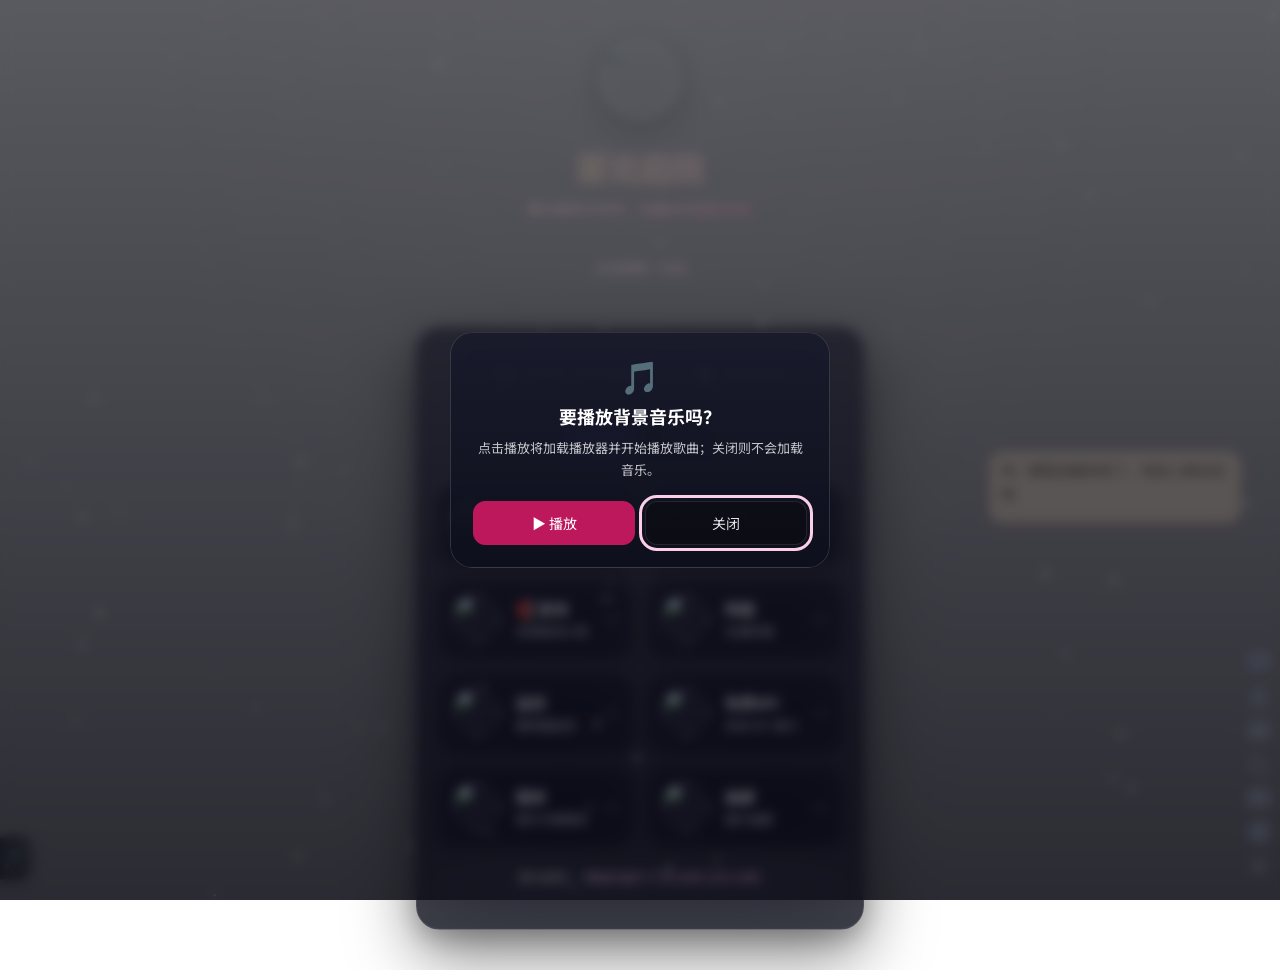
==== commit 3f3c961d: "Update index.html 添加监控站点" ====
--- a/index.html
+++ b/index.html
@@ -33,7 +33,7 @@
   { name: '博客',         desc: '个人博客站点',  url: 'https://blog.wgty.top',       icon: 'https://cdn.jsdmirror.com/gh/lqay-cn/cdn@main/img/zx/f/真寻1048.jpg' },
   { name: '🧲 查询',      desc: '资源查询工具',  url: 'https://whatslink.info/',     icon: 'https://cdn.jsdmirror.com/gh/lqay-cn/cdn@main/img/zx/f/真寻1014.jpg' },
   { name: '网盘',         desc: '云端存储',      url: 'https://pan.wgty.top',        icon: 'https://cdn.jsdmirror.com/gh/lqay-cn/cdn@main/img/zx/f/真寻1086.jpg' },
-  { name: '监控', desc: 'URL 缩短工具',  url: 'https://komari.wgty.top',            icon: 'https://cdn.jsdmirror.com/gh/lqay-cn/cdn@main/img/zx/f/真寻575.jpg' },
+  { name: '监控',         desc: '服务器监控',  url: 'https://komari.wgty.top',            icon: 'https://cdn.jsdmirror.com/gh/lqay-cn/cdn@main/img/zx/f/真寻575.jpg' },
   { name: '免费API',      desc: '在线 API 接口', url: 'https://wgty.top',            icon: 'https://cdn.jsdmirror.com/gh/lqay-cn/cdn@main/img/zx/f/真寻566.jpeg' },
   { name: '图床',         desc: '图片托管服务',  url: 'https://image.wgty.top',      icon: 'https://cdn.jsdmirror.com/gh/lqay-cn/cdn@main/img/zx/f/真寻748.jpg' },
   { name: '画廊',         desc: '图片画廊',      url: 'https://image.wgty.top/browse/web',            icon: 'https://cdn.jsdmirror.com/gh/lqay-cn/cdn@main/img/zx/f/真寻216.jpg' }
